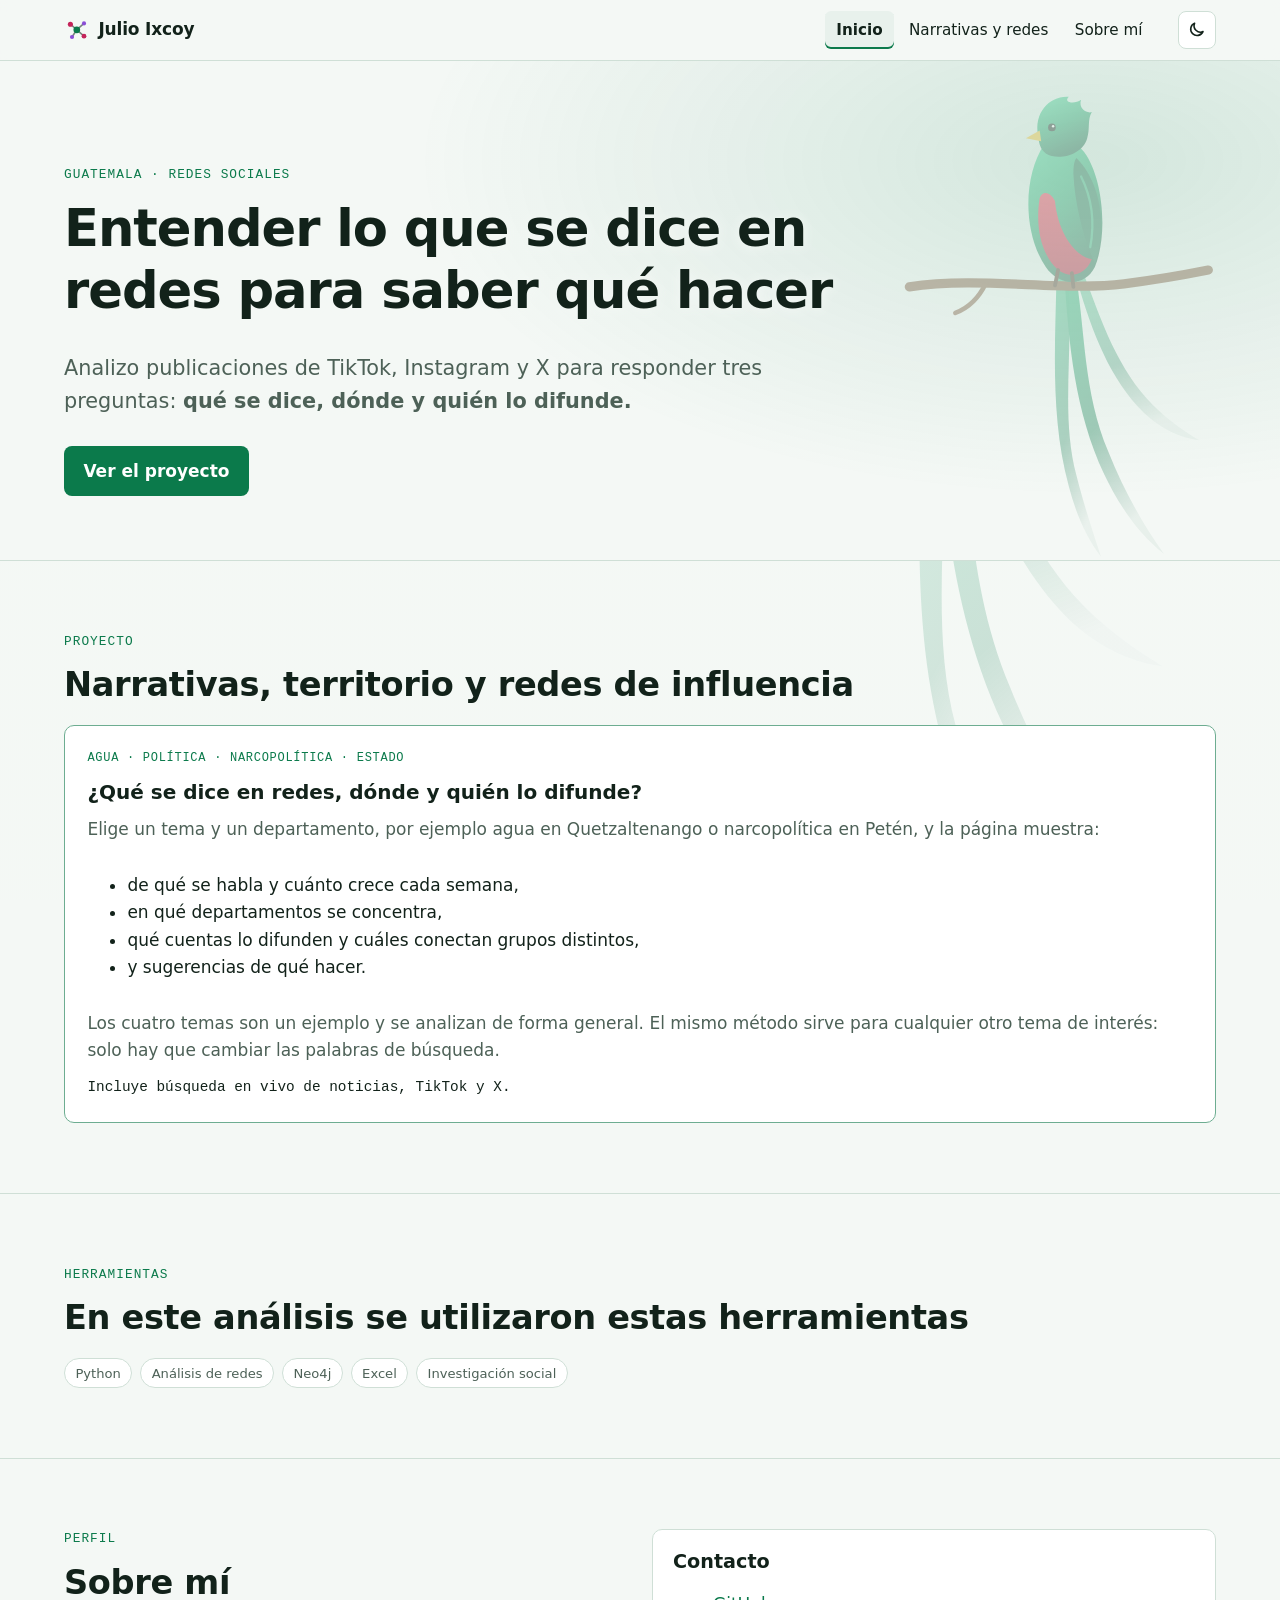
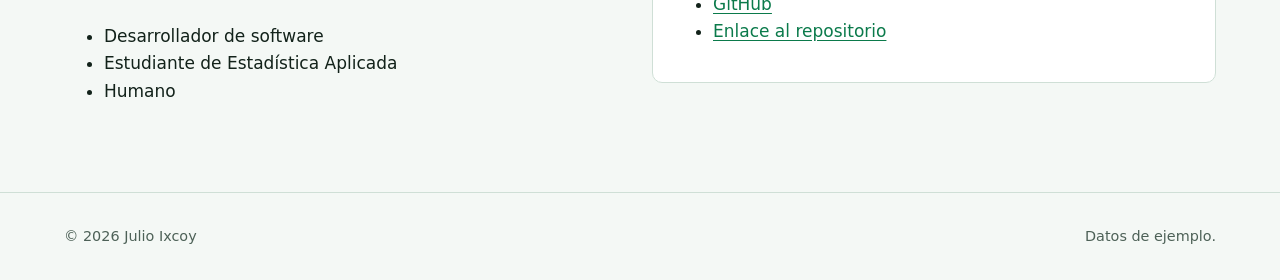
==== index.html @ ad26f2f4 "Change txt" ====
<!doctype html>
<html lang="es-GT">
<head>
  <meta charset="utf-8">
  <meta name="viewport" content="width=device-width, initial-scale=1">
  <meta name="color-scheme" content="light dark">
  <script>try{document.querySelector('meta[name=color-scheme]').content=localStorage.getItem('color-scheme')??'light dark'}catch(e){}</script>
  <title>Portafolio · Qué se dice en redes en Guatemala</title>
  <meta name="description" content="Análisis de lo que se dice en TikTok, Instagram y X sobre agua, política, narcopolítica y Estado en Guatemala, por departamento.">
  <link rel="icon" href="assets/img/icono.svg" type="image/svg+xml">
  <link rel="stylesheet" href="assets/css/estilos.css">
  <script src="assets/js/nav.js" defer></script>
</head>
<body>
  <a class="skip-link" href="#contenido">Saltar al contenido</a>

  <header class="site-header">
    <div class="header-inner">
      <a class="site-logo" href="index.html">
        <svg viewBox="0 0 32 32" aria-hidden="true"><g fill="none" stroke="currentColor" stroke-width="2"><path d="M8 9 16 16 25 8M16 16 10 25M16 16l9 8" opacity=".55"/></g><circle cx="8" cy="9" r="3.2" fill="var(--tiktok)"/><circle cx="25" cy="8" r="2.6" fill="var(--instagram)"/><circle cx="16" cy="16" r="4.2" fill="var(--accent)"/><circle cx="10" cy="25" r="2.6" fill="var(--instagram)"/><circle cx="25" cy="24" r="3" fill="var(--tiktok)"/></svg>
        <span>Julio Ixcoy</span>
      </a>
      <nav class="site-nav" aria-label="Principal">
        <button class="menu-button" type="button" popovertarget="site-menu" aria-controls="site-menu">
          <svg viewBox="0 0 24 24" aria-hidden="true"><path d="M4 7h16M4 12h16M4 17h16" stroke="currentColor" stroke-width="2" stroke-linecap="round"/></svg>
          <span>Menú</span>
        </button>
        <ul id="site-menu" class="site-menu" popover="auto">
          <li><a href="index.html" aria-current="page">Inicio</a></li>
          <li><a href="proyectos/red-influencia.html">Narrativas y redes</a></li>
          <li><a href="#perfil">Sobre mí</a></li>
        </ul>
      </nav>
      <button class="tema-boton" type="button" id="tema-boton">
        <svg class="a-oscuro" viewBox="0 0 24 24" aria-hidden="true"><path d="M20 14.5A8 8 0 0 1 9.5 4a8 8 0 1 0 10.5 10.5Z" fill="none" stroke="currentColor" stroke-width="2" stroke-linejoin="round"/></svg>
        <span class="a-oscuro visualmente-oculto">Cambiar a tema oscuro</span>
        <svg class="a-claro" viewBox="0 0 24 24" aria-hidden="true"><g fill="none" stroke="currentColor" stroke-width="2" stroke-linecap="round"><circle cx="12" cy="12" r="4"/><path d="M12 2v2M12 20v2M2 12h2M20 12h2M4.9 4.9l1.4 1.4M17.7 17.7l1.4 1.4M4.9 19.1l1.4-1.4M17.7 6.3l1.4-1.4"/></g></svg>
        <span class="a-claro visualmente-oculto">Cambiar a tema claro</span>
      </button>
    </div>
  </header>

  <main id="contenido">
    <section class="hero">
      <div class="contenedor">
        <span class="eyebrow">Guatemala · Redes sociales</span>
        <h1>Entender lo que se dice en redes para saber qué hacer</h1>
        <p class="lead">Analizo publicaciones de TikTok, Instagram y X para responder tres preguntas: <strong>qué se dice, dónde y quién lo difunde.</strong></p>
        <div class="hero-actions">
          <a class="btn primario" href="proyectos/red-influencia.html">Ver el proyecto</a>
        </div>
      </div>
    </section>

    <section id="proyectos" aria-labelledby="t-proyectos">
      <div class="contenedor">
        <span class="eyebrow">Proyecto</span>
        <h2 id="t-proyectos">Narrativas, territorio y redes de influencia</h2>
        <div class="proyectos">
          <article class="tarjeta destacada">
            <span class="etiqueta">Agua · Política · Narcopolítica · Estado</span>
            <h3><a href="proyectos/red-influencia.html">¿Qué se dice en redes, dónde y quién lo difunde?</a></h3>
            <p>Elige un tema y un departamento, por ejemplo agua en Quetzaltenango o narcopolítica en Petén, y la página muestra:</p>
            <ul>
              <li>de qué se habla y cuánto crece cada semana,</li>
              <li>en qué departamentos se concentra,</li>
              <li>qué cuentas lo difunden y cuáles conectan grupos distintos,</li>
              <li>y sugerencias de qué hacer.</li>
            </ul>
            <p>Los cuatro temas son un ejemplo y se analizan de forma general. El mismo método sirve para cualquier otro tema de interés: solo hay que cambiar las palabras de búsqueda.</p>
            <p class="resultado">Incluye búsqueda en vivo de noticias, TikTok y X.</p>
          </article>
        </div>
      </div>
    </section>

    <section id="herramientas" aria-labelledby="t-herramientas">
      <div class="contenedor">
        <span class="eyebrow">Herramientas</span>
        <h2 id="t-herramientas">En este análisis se utilizaron estas herramientas</h2>
        <ul class="chips" aria-label="Herramientas">
          <li class="chip">Python</li>
          <li class="chip">Análisis de redes</li>
          <li class="chip">Neo4j</li>
          <li class="chip">Excel</li>
          <li class="chip">Investigación social</li>
        </ul>
      </div>
    </section>

    <section id="perfil" aria-labelledby="t-perfil">
      <div class="contenedor dos-col">
        <div class="prosa">
          <span class="eyebrow">Perfil</span>
          <h2 id="t-perfil">Sobre mí</h2>
          <ul>
            <li>Desarrollador de software</li>
            <li>Estudiante de Estadística Aplicada</li>
            <li>Humano</li>
          </ul>
        </div>
        <div class="panel">
          <h3>Contacto</h3>
          <ul>
            <li><a href="https://github.com/Juli0F">GitHub</a></li>
            <li><a href="https://github.com/Juli0F/ie-guatemala">Enlace al repositorio</a></li>
          </ul>
        </div>
      </div>
    </section>
  </main>

  <footer class="site-footer">
    <div class="contenedor">
      <span>© 2026 Julio Ixcoy</span>
      <span>Datos de ejemplo.</span>
    </div>
  </footer>
</body>
</html>
---- assets/css/estilos.css ----
/* ==========================================================================
   Portafolio - Evaluación del Entorno de Información
   Paleta del quetzal (verde esmeralda y rojo), en tema claro u oscuro según
   la preferencia del sistema.
   ========================================================================== */

:root {
  --bg-light: #f4f8f5;
  --bg-dark: #08130e;
  --surface-light: #ffffff;
  --surface-dark: #0f1d17;
  --surface-2-light: #e8f1ec;
  --surface-2-dark: #16271f;
  --text-light: #12221a;
  --text-dark: #e6f2ec;
  --muted-light: #4d6157;
  --muted-dark: #9ab3a6;
  --border-light: #cfdfd6;
  --border-dark: #22392e;
  --accent-light: #0b7a4b;
  --accent-dark: #34d399;
  --accent-text-light: #ffffff;
  --accent-text-dark: #05140d;
  /* velo sobre el quetzal de fondo: el color de fondo con transparencia */
  --velo-light: rgb(244 248 245 / 0.82);
  --velo-dark: rgb(8 19 14 / 0.78);

  /* Plataformas */
  --tiktok-light: #c4245a;
  --tiktok-dark: #ff6b9a;
  --instagram-light: #8a4dd6;
  --instagram-dark: #b993ff;

  /* Postura respecto a la narrativa */
  --pro-light: #c2410c;
  --pro-dark: #fb923c;
  --neutral-light: #6b7280;
  --neutral-dark: #9ca3af;
  --contra-light: #0e6f8a;
  --contra-dark: #5fd0e6;

  --bg: var(--bg-light);
  --surface: var(--surface-light);
  --surface-2: var(--surface-2-light);
  --text: var(--text-light);
  --muted: var(--muted-light);
  --border: var(--border-light);
  --accent: var(--accent-light);
  --accent-text: var(--accent-text-light);
  --velo: var(--velo-light);
  --tiktok: var(--tiktok-light);
  --instagram: var(--instagram-light);
  --pro: var(--pro-light);
  --neutral: var(--neutral-light);
  --contra: var(--contra-light);

  @media (prefers-color-scheme: dark) {
    --bg: var(--bg-dark);
    --surface: var(--surface-dark);
    --surface-2: var(--surface-2-dark);
    --text: var(--text-dark);
    --muted: var(--muted-dark);
    --border: var(--border-dark);
    --accent: var(--accent-dark);
    --accent-text: var(--accent-text-dark);
    --velo: var(--velo-dark);
    --tiktok: var(--tiktok-dark);
    --instagram: var(--instagram-dark);
    --pro: var(--pro-dark);
    --neutral: var(--neutral-dark);
    --contra: var(--contra-dark);
  }

  @supports (color: light-dark(white, black)) {
    --bg: light-dark(var(--bg-light), var(--bg-dark));
    --surface: light-dark(var(--surface-light), var(--surface-dark));
    --surface-2: light-dark(var(--surface-2-light), var(--surface-2-dark));
    --text: light-dark(var(--text-light), var(--text-dark));
    --muted: light-dark(var(--muted-light), var(--muted-dark));
    --border: light-dark(var(--border-light), var(--border-dark));
    --accent: light-dark(var(--accent-light), var(--accent-dark));
    --accent-text: light-dark(var(--accent-text-light), var(--accent-text-dark));
    --velo: light-dark(var(--velo-light), var(--velo-dark));
    --tiktok: light-dark(var(--tiktok-light), var(--tiktok-dark));
    --instagram: light-dark(var(--instagram-light), var(--instagram-dark));
    --pro: light-dark(var(--pro-light), var(--pro-dark));
    --neutral: light-dark(var(--neutral-light), var(--neutral-dark));
    --contra: light-dark(var(--contra-light), var(--contra-dark));
  }

  /* Paleta categórica de comunidades (claro / oscuro) */
  --com-0: #2563eb; --com-1: #c2410c; --com-2: #0f766e; --com-3: #be185d; --com-4: #6d28d9; --com-5: #4d7c0f;
  @media (prefers-color-scheme: dark) {
    --com-0: #60a5fa; --com-1: #fb923c; --com-2: #2dd4bf; --com-3: #f472b6; --com-4: #a78bfa; --com-5: #a3e635;
  }
  @supports (color: light-dark(white, black)) {
    --com-0: light-dark(#2563eb, #60a5fa); --com-1: light-dark(#c2410c, #fb923c); --com-2: light-dark(#0f766e, #2dd4bf);
    --com-3: light-dark(#be185d, #f472b6); --com-4: light-dark(#6d28d9, #a78bfa); --com-5: light-dark(#4d7c0f, #a3e635);
  }

  --font: system-ui, -apple-system, "Segoe UI", Roboto, "Helvetica Neue", Arial, sans-serif;
  --mono: ui-monospace, "Cascadia Code", "SF Mono", Menlo, Consolas, monospace;
  --radius: 10px;
  --max: 72rem;

  color-scheme: light dark;
  accent-color: var(--accent);

  /* el botón de tema cambia <meta name="color-scheme">; aquí se refleja en CSS */
  &:has(> head > meta[name="color-scheme"][content="dark"]) { color-scheme: dark; }
  &:has(> head > meta[name="color-scheme"][content="light"]) { color-scheme: light; }
}

*, *::before, *::after { box-sizing: border-box; }
[hidden] { display: none !important; }

html { scroll-padding-block-start: 5rem; }

body {
  margin: 0;
  font-family: var(--font);
  font-size: 1.0625rem;
  line-height: 1.6;
  color: var(--text);
  background: var(--bg);
  -webkit-text-size-adjust: 100%;
}
/* Quetzal fijo de fondo: aparece al bajar más allá de la cabecera (nav.js agrega .con-fondo) */
body::before {
  content: ""; position: fixed; inset: 0; z-index: -1; pointer-events: none;
  background:
    linear-gradient(var(--velo), var(--velo)),
    url("../img/quetzal.svg") no-repeat 88% 55% / auto 92vh;
  opacity: 0;
}
body.con-fondo::before { opacity: 1; }
@media (prefers-reduced-motion: no-preference) {
  body::before { transition: opacity 0.6s ease; }
}
@media (width < 760px) {
  body::before { background-position: 0 0, 50% 60%; background-size: auto, auto 80vh; }
}

h1, h2, h3, h4 { line-height: 1.2; text-wrap: balance; margin-block: 0 0.6em; }
h1 { font-size: clamp(2rem, 1.4rem + 2.6vw, 3.2rem); letter-spacing: -0.02em; }
h2 { font-size: clamp(1.5rem, 1.2rem + 1.2vw, 2.1rem); letter-spacing: -0.01em; }
h3 { font-size: 1.2rem; }
p, li { text-wrap: pretty; }
p { margin-block: 0 1em; }
a { color: var(--accent); text-underline-offset: 0.18em; }
a:hover { text-decoration-thickness: 2px; }
code, .mono { font-family: var(--mono); font-size: 0.92em; }
small, .muted { color: var(--muted); }

:focus-visible { outline: 3px solid var(--accent); outline-offset: 2px; border-radius: 4px; }

.skip-link {
  position: absolute; inset-inline-start: 1rem; inset-block-start: -3rem;
  background: var(--accent); color: var(--accent-text); padding: 0.5rem 1rem;
  border-radius: var(--radius); z-index: 100; text-decoration: none;
}
.skip-link:focus { inset-block-start: 1rem; }

.contenedor { inline-size: min(100% - 2.5rem, var(--max)); margin-inline: auto; }
section { padding-block: clamp(2.5rem, 2rem + 3vw, 4.5rem); }
section + section { border-block-start: 1px solid var(--border); }

/* ---------- Cabecera y navegación ---------- */
.site-header {
  position: sticky; inset-block-start: 0; z-index: 50;
  background: color-mix(in srgb, var(--bg) 88%, transparent);
  backdrop-filter: blur(8px);
  border-block-end: 1px solid var(--border);
}
.header-inner {
  inline-size: min(100% - 2.5rem, var(--max)); margin-inline: auto;
  display: flex; align-items: center; justify-content: space-between; gap: 1.5rem;
  block-size: 3.75rem; overflow: hidden;
}
.header-inner > * { flex-shrink: 0; white-space: nowrap; }
.header-inner .site-nav { margin-inline-start: auto; }

/* Botón de tema claro / oscuro: muestra la acción contraria al tema que se ve */
.tema-boton {
  display: inline-grid; place-items: center; inline-size: 2.4rem; block-size: 2.4rem; padding: 0;
  color: var(--text); background: var(--surface); border: 1px solid var(--border); border-radius: 8px; cursor: pointer;
}
.tema-boton:hover { border-color: var(--accent); color: var(--accent); }
.tema-boton svg { inline-size: 1.2rem; block-size: 1.2rem; grid-area: 1 / 1; }
.tema-boton .a-claro { display: none; }
:root:has(> head > meta[name="color-scheme"][content="dark"]) .tema-boton {
  .a-claro { display: block; }
  .a-oscuro { display: none; }
}
@media (prefers-color-scheme: dark) {
  :root:not(:has(> head > meta[name="color-scheme"][content="light"])) .tema-boton {
    .a-claro { display: block; }
    .a-oscuro { display: none; }
  }
}
.visualmente-oculto {
  position: absolute !important; inline-size: 1px; block-size: 1px; overflow: hidden;
  clip-path: inset(50%); white-space: nowrap;
}
.site-logo {
  font-weight: 700; color: var(--text); text-decoration: none; letter-spacing: -0.01em;
  display: inline-flex; align-items: center; gap: 0.55rem;
}
.site-logo svg { inline-size: 1.6rem; block-size: 1.6rem; }

.menu-button {
  anchor-name: --menu-button;
  font: inherit; color: var(--text); background: var(--surface);
  border: 1px solid var(--border); border-radius: 8px; padding: 0.35rem 0.8rem;
  display: inline-flex; align-items: center; gap: 0.4rem; cursor: pointer;
}
.menu-button svg { inline-size: 1.1rem; block-size: 1.1rem; }

.site-menu {
  list-style: none; margin: 0; padding: 0.5rem;
  position: fixed; inset: auto;
  inset-block-start: 4.25rem;
  inset-block-start: anchor(--menu-button bottom);
  inset-inline-end: 1rem;
  inline-size: min(80dvw, 20rem);
  max-block-size: calc(100dvh - 6rem); overflow: auto;
  margin-block-start: 0.5rem;
  background: var(--surface); color: var(--text);
  border: 1px solid var(--border); border-radius: var(--radius);
  box-shadow: 0 12px 32px rgb(0 0 0 / 0.18);
}
.site-menu a {
  display: block; padding: 0.55rem 0.8rem; border-radius: 6px;
  color: var(--text); text-decoration: none;
}
.site-menu a:hover { background: var(--surface-2); }
.site-menu a[aria-current="page"] {
  font-weight: 650;
  box-shadow: inset 3px 0 0 var(--accent);
  background: var(--surface-2);
}
@supports not selector(:popover-open) {
  [popover]:not(.\:popover-open) { display: none; }
}

.site-header.is-wide {
  .menu-button { display: none; }
  .site-menu {
    position: static; display: flex; align-items: center; gap: 0.25rem;
    inline-size: auto; max-block-size: none; overflow: visible;
    margin: 0; padding: 0; border: 0; background: transparent; box-shadow: none;
  }
  .site-menu::backdrop { display: none; }
  .site-menu a { padding: 0.4rem 0.7rem; font-size: 0.95rem; }
  .site-menu a[aria-current="page"] { box-shadow: inset 0 -2px 0 var(--accent); }
}
.is-measuring * { transition: none !important; }

/* ---------- Hero ---------- */
.hero {
  padding-block: clamp(3rem, 2rem + 6vw, 6.5rem) clamp(2.5rem, 2rem + 3vw, 4rem);
  position: relative; isolation: isolate; overflow: clip;
  background:
    radial-gradient(60rem 30rem at 85% 20%, color-mix(in srgb, var(--accent) 14%, transparent), transparent 70%),
    var(--bg);
}
/* Quetzal de la cabecera */
.hero::before {
  content: ""; position: absolute; z-index: -1; pointer-events: none;
  inset-block: 0.5rem 0; inset-inline-end: max(0rem, calc((100vw - 72rem) / 2));
  inline-size: min(42vw, 30rem);
  background: url("../img/quetzal.svg") no-repeat right top / contain;
  opacity: 0.35;
}
@media (width < 760px) {
  .hero::before { opacity: 0.14; inline-size: 70vw; inset-inline-end: -12vw; }
}
.hero h1, .hero .lead strong { text-shadow: 0 1px 12px var(--bg); }
.hero .eyebrow, .eyebrow {
  font-family: var(--mono); font-size: 0.8rem; letter-spacing: 0.08em; text-transform: uppercase;
  color: var(--accent); margin-block-end: 0.8rem; display: block;
}
.hero p.lead, .lead { font-size: clamp(1.1rem, 1rem + 0.5vw, 1.3rem); color: var(--muted); max-inline-size: 46rem; }
.hero-actions { display: flex; flex-wrap: wrap; gap: 0.75rem; margin-block-start: 1.75rem; }

.btn {
  display: inline-flex; align-items: center; gap: 0.5rem;
  padding: 0.65rem 1.15rem; border-radius: 8px; font-weight: 600; text-decoration: none;
  border: 1px solid var(--border); color: var(--text); background: var(--surface);
}
.btn.primario { background: var(--accent); color: var(--accent-text); border-color: transparent; }
.btn:hover { filter: brightness(1.07); }

.chips { display: flex; flex-wrap: wrap; gap: 0.5rem; padding: 0; margin: 0; list-style: none; }
.chip {
  font-size: 0.82rem; padding: 0.2rem 0.65rem; border-radius: 999px;
  border: 1px solid var(--border); background: var(--surface); color: var(--muted);
}
.chip.tiktok { color: var(--tiktok); border-color: color-mix(in srgb, var(--tiktok) 45%, var(--border)); }
.chip.instagram { color: var(--instagram); border-color: color-mix(in srgb, var(--instagram) 45%, var(--border)); }

/* ---------- Ciclo Análisis -> Evaluación -> Recomendación ---------- */
.ciclo {
  display: grid; gap: 1rem; padding: 0; margin: 0; list-style: none; counter-reset: paso;
  grid-template-columns: repeat(auto-fit, minmax(min(100%, 15rem), 1fr));
}
.ciclo li {
  counter-increment: paso; position: relative;
  background: var(--surface); border: 1px solid var(--border); border-radius: var(--radius);
  padding: 1.25rem 1.25rem 1.1rem;
}
.ciclo li::before {
  content: counter(paso, decimal-leading-zero); display: block;
  font-family: var(--mono); color: var(--accent); font-size: 0.85rem; margin-block-end: 0.3rem;
}
.ciclo h3 { margin-block-end: 0.35rem; }
.ciclo p { margin: 0; color: var(--muted); font-size: 0.97rem; }

/* ---------- Tarjetas de proyectos ---------- */
.proyectos { display: grid; gap: 1.25rem; grid-template-columns: repeat(auto-fit, minmax(min(100%, 20rem), 1fr)); }
.tarjeta {
  display: flex; flex-direction: column; gap: 0.75rem;
  background: var(--surface); border: 1px solid var(--border); border-radius: var(--radius);
  padding: 1.4rem; position: relative;
}
.tarjeta.destacada { grid-column: 1 / -1; border-color: color-mix(in srgb, var(--accent) 50%, var(--border)); }
.tarjeta h3 { margin: 0; font-size: 1.25rem; }
.tarjeta h3 a { color: var(--text); text-decoration: none; }
.tarjeta h3 a::after { content: ""; position: absolute; inset: 0; border-radius: var(--radius); }
.tarjeta:has(a:focus-visible) { outline: 3px solid var(--accent); outline-offset: 2px; }
.tarjeta h3 a:focus-visible { outline: none; }
.tarjeta:hover { border-color: var(--accent); }
.tarjeta p { margin: 0; color: var(--muted); }
.tarjeta .resultado { font-family: var(--mono); font-size: 0.9rem; color: var(--text); }
.etiqueta {
  font-family: var(--mono); font-size: 0.75rem; text-transform: uppercase; letter-spacing: 0.06em; color: var(--accent);
}

/* ---------- Herramientas ---------- */
.herramientas { display: grid; gap: 1rem; grid-template-columns: repeat(auto-fit, minmax(min(100%, 14rem), 1fr)); }
.herramientas div { background: var(--surface); border: 1px solid var(--border); border-radius: var(--radius); padding: 1rem 1.1rem; }
.herramientas h3 { font-size: 1rem; margin-block-end: 0.5rem; }
.herramientas ul { margin: 0; padding-inline-start: 1.1rem; color: var(--muted); font-size: 0.95rem; }

/* ---------- Páginas de proyecto ---------- */
.ficha {
  display: grid; gap: 1rem; margin-block: 1.5rem 0;
  grid-template-columns: repeat(auto-fit, minmax(min(100%, 12rem), 1fr));
}
.kpi { background: var(--surface); border: 1px solid var(--border); border-radius: var(--radius); padding: 1rem 1.1rem; }
.kpi .valor { font-size: 1.8rem; font-weight: 700; font-variant-numeric: tabular-nums; line-height: 1.1; display: block; }
.kpi .nombre { font-size: 0.88rem; color: var(--muted); }

.indice {
  background: var(--surface); border: 1px solid var(--border); border-radius: var(--radius);
  padding: 1rem 1.25rem; margin-block: 1.5rem 0;
}
.indice ol { margin: 0; padding-inline-start: 1.25rem; columns: 2 14rem; }

.prosa { max-inline-size: 48rem; }
.dos-col { display: grid; gap: 1.5rem; grid-template-columns: repeat(auto-fit, minmax(min(100%, 24rem), 1fr)); align-items: start; }

.panel { background: var(--surface); border: 1px solid var(--border); border-radius: var(--radius); padding: 1.25rem; }
.panel h3 { margin-block-end: 0.75rem; }
.panel figcaption, figcaption { font-size: 0.88rem; color: var(--muted); margin-block-start: 0.6rem; }
figure { margin: 0; }

.aviso {
  border-inline-start: 4px solid var(--accent); background: var(--surface-2);
  padding: 0.9rem 1.1rem; border-radius: 0 var(--radius) var(--radius) 0; margin-block: 1.25rem;
}
.aviso p:last-child { margin: 0; }

.recomendacion {
  border: 1px solid color-mix(in srgb, var(--contra) 50%, var(--border));
  background: color-mix(in srgb, var(--contra) 7%, var(--surface));
  border-radius: var(--radius); padding: 1.25rem 1.4rem;
}
.recomendacion h3 { color: var(--contra); }
.recomendacion ol { margin: 0; padding-inline-start: 1.25rem; }
.recomendacion li + li { margin-block-start: 0.6rem; }

/* ---------- Tablas ---------- */
.tabla-scroll { overflow-x: auto; border: 1px solid var(--border); border-radius: var(--radius); background: var(--surface); }
table { border-collapse: collapse; inline-size: 100%; font-size: 0.93rem; }
caption { text-align: start; padding: 0.8rem 1rem 0.3rem; font-weight: 600; caption-side: top; }
th, td { padding: 0.55rem 0.9rem; text-align: start; border-block-end: 1px solid var(--border); }
thead th { font-size: 0.8rem; text-transform: uppercase; letter-spacing: 0.04em; color: var(--muted); font-weight: 600; white-space: nowrap; }
tbody tr:last-child > * { border-block-end: 0; }
td.num, th.num { text-align: end; white-space: nowrap; font-variant-numeric: tabular-nums; font-family: var(--mono); font-size: 0.88rem; }
tbody tr:hover { background: var(--surface-2); }

/* ---------- Grafo ---------- */
.grafo-layout { display: grid; gap: 1rem; grid-template-columns: minmax(0, 1fr); }
@media (width >= 960px) { .grafo-layout { grid-template-columns: minmax(0, 1fr) 18rem; } }
.grafo-lienzo {
  position: relative; background: var(--surface); border: 1px solid var(--border); border-radius: var(--radius);
  aspect-ratio: 4 / 3; min-block-size: 22rem; overflow: hidden; touch-action: none;
}
.grafo-lienzo canvas { display: block; inline-size: 100%; block-size: 100%; cursor: grab; }
.grafo-lienzo canvas:active { cursor: grabbing; }
.tooltip {
  position: absolute; pointer-events: none; z-index: 2;
  background: var(--surface); color: var(--text); border: 1px solid var(--border); border-radius: 8px;
  padding: 0.55rem 0.75rem; font-size: 0.82rem; line-height: 1.45; box-shadow: 0 8px 24px rgb(0 0 0 / 0.2);
  max-inline-size: 16rem;
}
.tooltip strong { font-family: var(--mono); }
.controles { display: grid; gap: 1rem; align-content: start; }
.controles fieldset { border: 1px solid var(--border); border-radius: var(--radius); padding: 0.75rem 1rem 0.9rem; margin: 0; background: var(--surface); }
.controles legend { font-weight: 600; font-size: 0.9rem; padding-inline: 0.3rem; }
.controles label { display: flex; align-items: center; gap: 0.5rem; font-size: 0.92rem; padding-block: 0.15rem; cursor: pointer; }
.controles select, .controles input[type="search"] {
  font: inherit; font-size: 0.92rem; inline-size: 100%; padding: 0.4rem 0.55rem;
  border: 1px solid var(--border); border-radius: 6px; background: var(--bg); color: var(--text);
}
.leyenda { display: flex; flex-wrap: wrap; gap: 0.4rem 1rem; padding: 0; margin: 0.75rem 0 0; list-style: none; font-size: 0.85rem; color: var(--muted); }
.leyenda li { display: inline-flex; align-items: center; gap: 0.4rem; }
.leyenda .punto { inline-size: 0.8rem; block-size: 0.8rem; border-radius: 50%; display: inline-block; }
.leyenda .cuadro { inline-size: 0.8rem; block-size: 0.8rem; border-radius: 2px; display: inline-block; border: 2px solid currentColor; }
.leyenda .rombo { inline-size: 0.65rem; block-size: 0.65rem; display: inline-block; border: 2px solid currentColor; rotate: 45deg; margin-inline: 0.1rem; }
.grafo-botones { display: flex; gap: 0.5rem; flex-wrap: wrap; }
.grafo-botones button {
  font: inherit; font-size: 0.85rem; padding: 0.35rem 0.7rem; border-radius: 6px; cursor: pointer;
  border: 1px solid var(--border); background: var(--surface); color: var(--text);
}

/* ---------- Explorador de narrativas ---------- */
.filtros {
  display: flex; flex-wrap: wrap; align-items: end; gap: 1rem 1.5rem;
  background: var(--surface); border: 1px solid var(--border); border-radius: var(--radius);
  padding: 1rem 1.25rem; margin-block-start: 1rem;
}
@media (width >= 960px) and (height >= 700px) {
  #filtros { position: sticky; inset-block-start: 4.25rem; z-index: 10; }
}
.segmentado { border: 0; padding: 0; margin: 0; min-inline-size: 0; }
.segmentado legend, .campo > span { font-size: 0.8rem; font-weight: 600; color: var(--muted); text-transform: uppercase; letter-spacing: 0.04em; padding: 0; margin-block-end: 0.35rem; display: block; }
.segmentado > div { display: flex; flex-wrap: wrap; gap: 0.35rem; }
.segmentado label {
  position: relative; cursor: pointer; font-size: 0.92rem;
  padding: 0.35rem 0.85rem; border-radius: 999px; border: 1px solid var(--border); background: var(--bg);
}
.segmentado input { position: absolute; opacity: 0; inset: 0; margin: 0; cursor: pointer; }
.segmentado label:has(:checked) { background: var(--accent); color: var(--accent-text); border-color: transparent; font-weight: 600; }
.segmentado label:has(:focus-visible) { outline: 3px solid var(--accent); outline-offset: 2px; }
.campo select {
  font: inherit; font-size: 0.95rem; padding: 0.4rem 0.6rem; min-inline-size: 15rem;
  border: 1px solid var(--border); border-radius: 6px; background: var(--bg); color: var(--text);
}
.enlace-filtro {
  font: inherit; font-size: 0.88rem; margin-inline-start: auto; cursor: pointer;
  background: none; border: 1px solid var(--border); border-radius: 6px; padding: 0.4rem 0.75rem; color: var(--accent);
}

.mapa-gt { display: grid; gap: 4px; }
.casilla {
  --intensidad: 8%;
  font: inherit; cursor: pointer; text-align: start;
  display: flex; flex-direction: column; justify-content: space-between; gap: 0.15rem;
  min-block-size: 3.6rem; padding: 0.35rem 0.4rem; border-radius: 6px;
  border: 1px solid var(--border); color: var(--text);
  background: color-mix(in srgb, var(--accent) var(--intensidad), var(--surface-2));
}
.casilla.oscura { color: var(--accent-text); }
.casilla .nombre { font-size: 0.68rem; line-height: 1.15; overflow-wrap: anywhere; }
.casilla .valor { font-family: var(--mono); font-size: 0.85rem; font-weight: 700; }
.casilla:hover { border-color: var(--text); }
.casilla[aria-pressed="true"] { outline: 3px solid var(--text); outline-offset: 1px; }
@media (width < 40rem) { .casilla .nombre { font-size: 0.6rem; } .casilla { min-block-size: 3rem; } }

.lectura {
  margin-block-start: 1.5rem; padding: 1.1rem 1.3rem; border-radius: var(--radius);
  background: var(--surface-2); border: 1px solid var(--border);
}
.lectura p:last-child { margin: 0; }
.grafo-vacio { position: absolute; inset: 0; display: grid; place-items: center; margin: 0; padding: 2rem; text-align: center; color: var(--muted); }
.grafo-vacio[hidden] { display: none; }
.aviso-local {
  background: var(--pro); color: var(--accent-text); padding: 0.75rem 1.25rem; text-align: center; font-weight: 600;
}
.aviso-local code { background: rgb(0 0 0 / 0.15); padding: 0.1rem 0.35rem; border-radius: 4px; }

.filtros .campo input[type="search"] {
  font: inherit; font-size: 0.95rem; padding: 0.4rem 0.6rem; min-inline-size: 16rem;
  border: 1px solid var(--border); border-radius: 6px; background: var(--bg); color: var(--text);
}
.tr-filtro { flex-basis: 100%; margin: 0; font-size: 0.9rem; }
.tr-lista { list-style: none; padding: 0; margin: 0; display: grid; gap: 0.75rem; }
.tr-lista > li { background: var(--surface); border: 1px solid var(--border); border-radius: var(--radius); padding: 0.85rem 1rem; }
.tr-lista a { font-weight: 600; }
.tr-lista .muted { font-size: 0.85rem; margin-block: 0.2rem 0.5rem; }

@media (forced-colors: active) {
  .casilla { forced-color-adjust: none; }
  .segmentado label:has(:checked) { outline: 2px solid Highlight; }
}

/* ---------- Gráficos SVG ---------- */
.grafico svg { inline-size: 100%; block-size: auto; display: block; overflow: visible; }
.grafico text { fill: var(--muted); font-size: 15px; font-family: var(--font); }
.grafico .eje line, .grafico .eje path { stroke: var(--border); }
.grafico .rejilla line { stroke: var(--border); stroke-dasharray: 2 4; }
.grafico .etiqueta-valor { fill: var(--text); font-family: var(--mono); font-size: 14px; }
.grafico .titulo-eje { fill: var(--muted); font-size: 14px; }

/* ---------- Pasos TAA ---------- */
.detalle { border: 1px solid var(--border); border-radius: var(--radius); background: var(--surface); margin-block: 0.6rem; }
.detalle > summary { cursor: pointer; padding: 0.8rem 1rem; font-weight: 600; }
.detalle > summary:focus-visible { outline: 2px solid var(--accent); outline-offset: 2px; border-radius: var(--radius); }
.detalle[open] > summary { border-block-end: 1px solid var(--border); }
.detalle > :not(summary) { margin-inline: 1rem; }
.detalle > :last-child { margin-block-end: 1rem; }
.hero .pasos { margin-block-start: 1.25rem; }
.pasos { counter-reset: p; list-style: none; padding: 0; margin: 0; display: grid; gap: 0.75rem; grid-template-columns: repeat(auto-fit, minmax(min(100%, 16rem), 1fr)); }
.pasos li { counter-increment: p; background: var(--surface); border: 1px solid var(--border); border-radius: var(--radius); padding: 0.9rem 1rem; font-size: 0.95rem; }
.pasos li::before { content: "Paso " counter(p); display: block; font-family: var(--mono); font-size: 0.78rem; color: var(--accent); }
.pasos strong { display: block; }

.segmentos { display: grid; gap: 1rem; grid-template-columns: repeat(auto-fit, minmax(min(100%, 22rem), 1fr)); }
.segmento { background: var(--surface); border: 1px solid var(--border); border-radius: var(--radius); padding: 1.2rem; }
.segmento header { display: flex; justify-content: space-between; gap: 1rem; align-items: baseline; margin-block-end: 0.5rem; }
.segmento h3 { margin: 0; font-size: 1.08rem; }
.segmento .rango { font-family: var(--mono); font-size: 0.8rem; color: var(--accent); white-space: nowrap; }
.segmento dl { display: grid; grid-template-columns: auto 1fr; gap: 0.3rem 0.8rem; margin: 0.75rem 0 0; font-size: 0.9rem; }
.segmento dt { color: var(--muted); }
.segmento dd { margin: 0; }
.barra-mini { display: grid; grid-template-columns: 9.5rem 1fr 2.6rem; align-items: center; gap: 0.5rem; font-size: 0.85rem; }
.barra-mini .pista { block-size: 0.5rem; background: var(--surface-2); border-radius: 999px; overflow: hidden; }
.barra-mini .relleno { block-size: 100%; background: var(--accent); border-radius: 999px; }
.barra-mini .v { font-family: var(--mono); text-align: end; }

/* ---------- Pie ---------- */
.site-footer { border-block-start: 1px solid var(--border); padding-block: 2rem; color: var(--muted); font-size: 0.9rem; }
.site-footer .contenedor { display: flex; flex-wrap: wrap; justify-content: space-between; gap: 1rem; }

@media (forced-colors: active) {
  .site-menu a[aria-current="page"] { outline: 2px solid LinkText; }
  .tarjeta, .panel, .kpi { border-color: CanvasText; }
}

@media (prefers-reduced-motion: no-preference) {
  .tarjeta, .btn { transition: border-color 0.15s, filter 0.15s; }
}
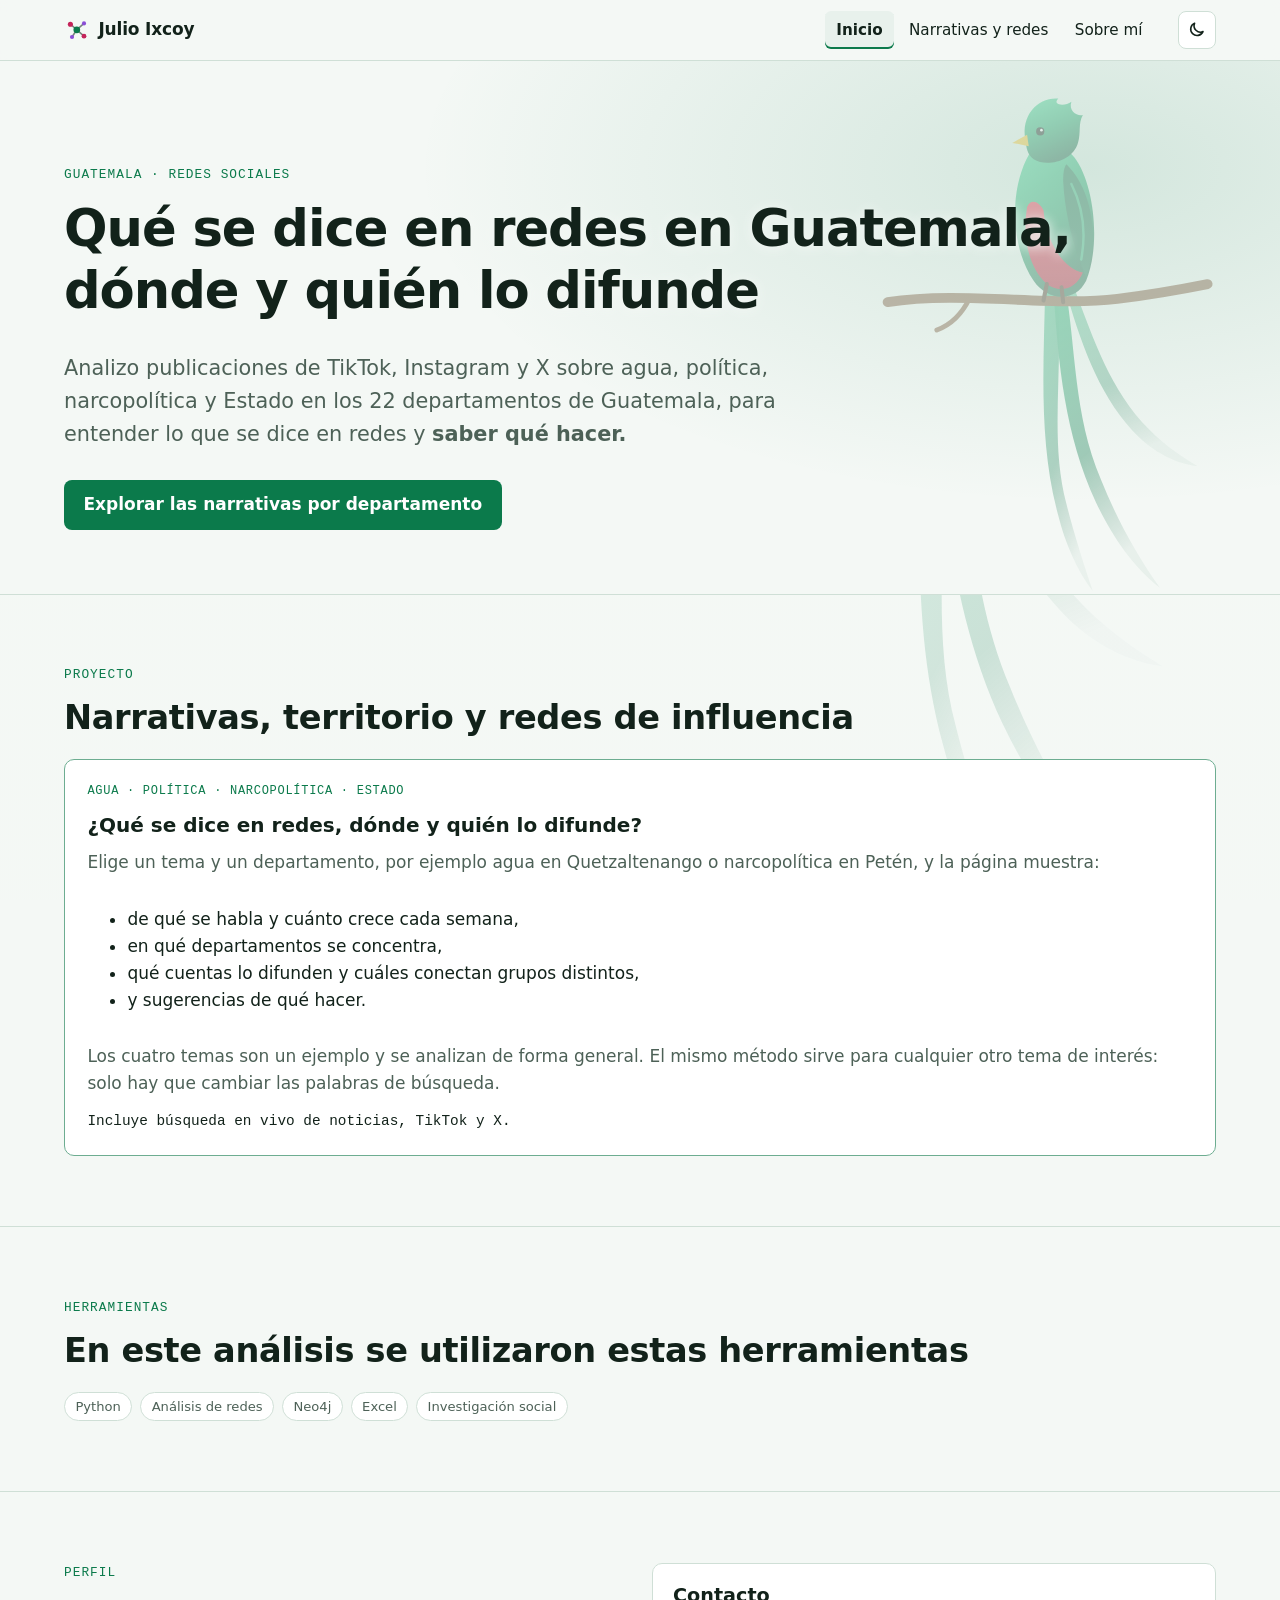
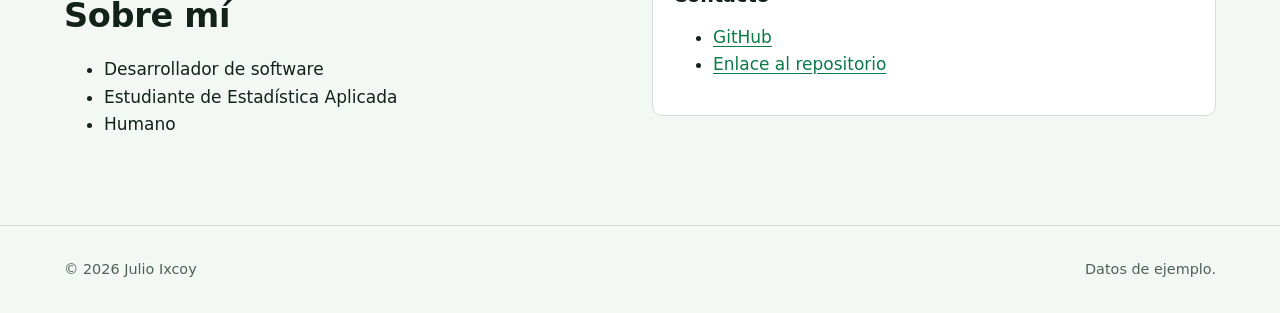
==== commit 85ee665c: "Mejorar SEO en la página: títulos, enlaces, iconos y página 404" ====
--- a/index.html
+++ b/index.html
@@ -5,9 +5,40 @@
   <meta name="viewport" content="width=device-width, initial-scale=1">
   <meta name="color-scheme" content="light dark">
   <script>try{document.querySelector('meta[name=color-scheme]').content=localStorage.getItem('color-scheme')??'light dark'}catch(e){}</script>
-  <title>Portafolio · Qué se dice en redes en Guatemala</title>
-  <meta name="description" content="Análisis de lo que se dice en TikTok, Instagram y X sobre agua, política, narcopolítica y Estado en Guatemala, por departamento.">
+  <title>Qué se dice en redes en Guatemala, por departamento | Julio Ixcoy</title>
+  <meta name="description" content="Análisis de TikTok, Instagram y X sobre agua, política, narcopolítica y Estado en Guatemala: de qué se habla, en qué departamentos y qué cuentas lo difunden.">
+  <meta name="author" content="Julio Ixcoy">
+  <meta name="robots" content="index, follow, max-image-preview:large">
+  <link rel="canonical" href="https://juli0f.github.io/ie-guatemala/index.html">
+  <meta name="theme-color" content="#0b7a4b" media="(prefers-color-scheme: light)">
+  <meta name="theme-color" content="#08130e" media="(prefers-color-scheme: dark)">
+  <meta property="og:type" content="website">
+  <meta property="og:locale" content="es_GT">
+  <meta property="og:site_name" content="IE Guatemala">
+  <meta property="og:title" content="Qué se dice en redes en Guatemala, por departamento | Julio Ixcoy">
+  <meta property="og:description" content="Análisis de TikTok, Instagram y X sobre agua, política, narcopolítica y Estado en Guatemala: de qué se habla, en qué departamentos y qué cuentas lo difunden.">
+  <meta property="og:url" content="https://juli0f.github.io/ie-guatemala/index.html">
+  <meta property="og:image" content="https://juli0f.github.io/ie-guatemala/assets/img/compartir.png">
+  <meta property="og:image:width" content="1200">
+  <meta property="og:image:height" content="630">
+  <meta property="og:image:alt" content="Qué se dice en redes, dónde y quién lo difunde. Guatemala, por departamento.">
+  <meta name="twitter:card" content="summary_large_image">
+  <meta name="twitter:title" content="Qué se dice en redes en Guatemala, por departamento | Julio Ixcoy">
+  <meta name="twitter:description" content="Análisis de TikTok, Instagram y X sobre agua, política, narcopolítica y Estado en Guatemala: de qué se habla, en qué departamentos y qué cuentas lo difunden.">
+  <meta name="twitter:image" content="https://juli0f.github.io/ie-guatemala/assets/img/compartir.png">
+  <script type="application/ld+json">
+  {
+    "@context": "https://schema.org",
+    "@graph": [
+      {"@type": "WebSite", "@id": "https://juli0f.github.io/ie-guatemala/#sitio", "name": "IE Guatemala", "url": "https://juli0f.github.io/ie-guatemala/", "inLanguage": "es-GT", "author": {"@id": "https://juli0f.github.io/ie-guatemala/#autor"}},
+      {"@type": "Person", "@id": "https://juli0f.github.io/ie-guatemala/#autor", "name": "Julio Ixcoy", "url": "https://juli0f.github.io/ie-guatemala/", "sameAs": ["https://github.com/Juli0F"], "jobTitle": "Desarrollador de software"},
+      {"@type": "WebPage", "@id": "https://juli0f.github.io/ie-guatemala/index.html", "url": "https://juli0f.github.io/ie-guatemala/index.html", "name": "Qué se dice en redes en Guatemala, por departamento | Julio Ixcoy", "description": "Análisis de TikTok, Instagram y X sobre agua, política, narcopolítica y Estado en Guatemala: de qué se habla, en qué departamentos y qué cuentas lo difunden.", "inLanguage": "es-GT", "isPartOf": {"@id": "https://juli0f.github.io/ie-guatemala/#sitio"}, "about": {"@type": "Place", "name": "Guatemala"}, "primaryImageOfPage": "https://juli0f.github.io/ie-guatemala/assets/img/compartir.png"}
+    ]
+  }
+  </script>
   <link rel="icon" href="assets/img/icono.svg" type="image/svg+xml">
+  <link rel="icon" href="assets/img/icono-48.png" type="image/png" sizes="48x48">
+  <link rel="apple-touch-icon" href="assets/img/apple-touch-icon.png">
   <link rel="stylesheet" href="assets/css/estilos.css">
   <script src="assets/js/nav.js" defer></script>
 </head>
@@ -44,10 +75,10 @@
     <section class="hero">
       <div class="contenedor">
         <span class="eyebrow">Guatemala · Redes sociales</span>
-        <h1>Entender lo que se dice en redes para saber qué hacer</h1>
-        <p class="lead">Analizo publicaciones de TikTok, Instagram y X para responder tres preguntas: <strong>qué se dice, dónde y quién lo difunde.</strong></p>
+        <h1>Qué se dice en redes en Guatemala, dónde y quién lo difunde</h1>
+        <p class="lead">Analizo publicaciones de TikTok, Instagram y X sobre agua, política, narcopolítica y Estado en los 22 departamentos de Guatemala, para entender lo que se dice en redes y <strong>saber qué hacer.</strong></p>
         <div class="hero-actions">
-          <a class="btn primario" href="proyectos/red-influencia.html">Ver el proyecto</a>
+          <a class="btn primario" href="proyectos/red-influencia.html">Explorar las narrativas por departamento</a>
         </div>
       </div>
     </section>
--- a/assets/css/estilos.css
+++ b/assets/css/estilos.css
@@ -1,5 +1,5 @@
 /* ==========================================================================
-   Portafolio - Evaluación del Entorno de Información
+   Evaluación del Entorno de Información (IE Guatemala)
    Paleta del quetzal (verde esmeralda y rojo), en tema claro u oscuro según
    la preferencia del sistema.
    ========================================================================== */
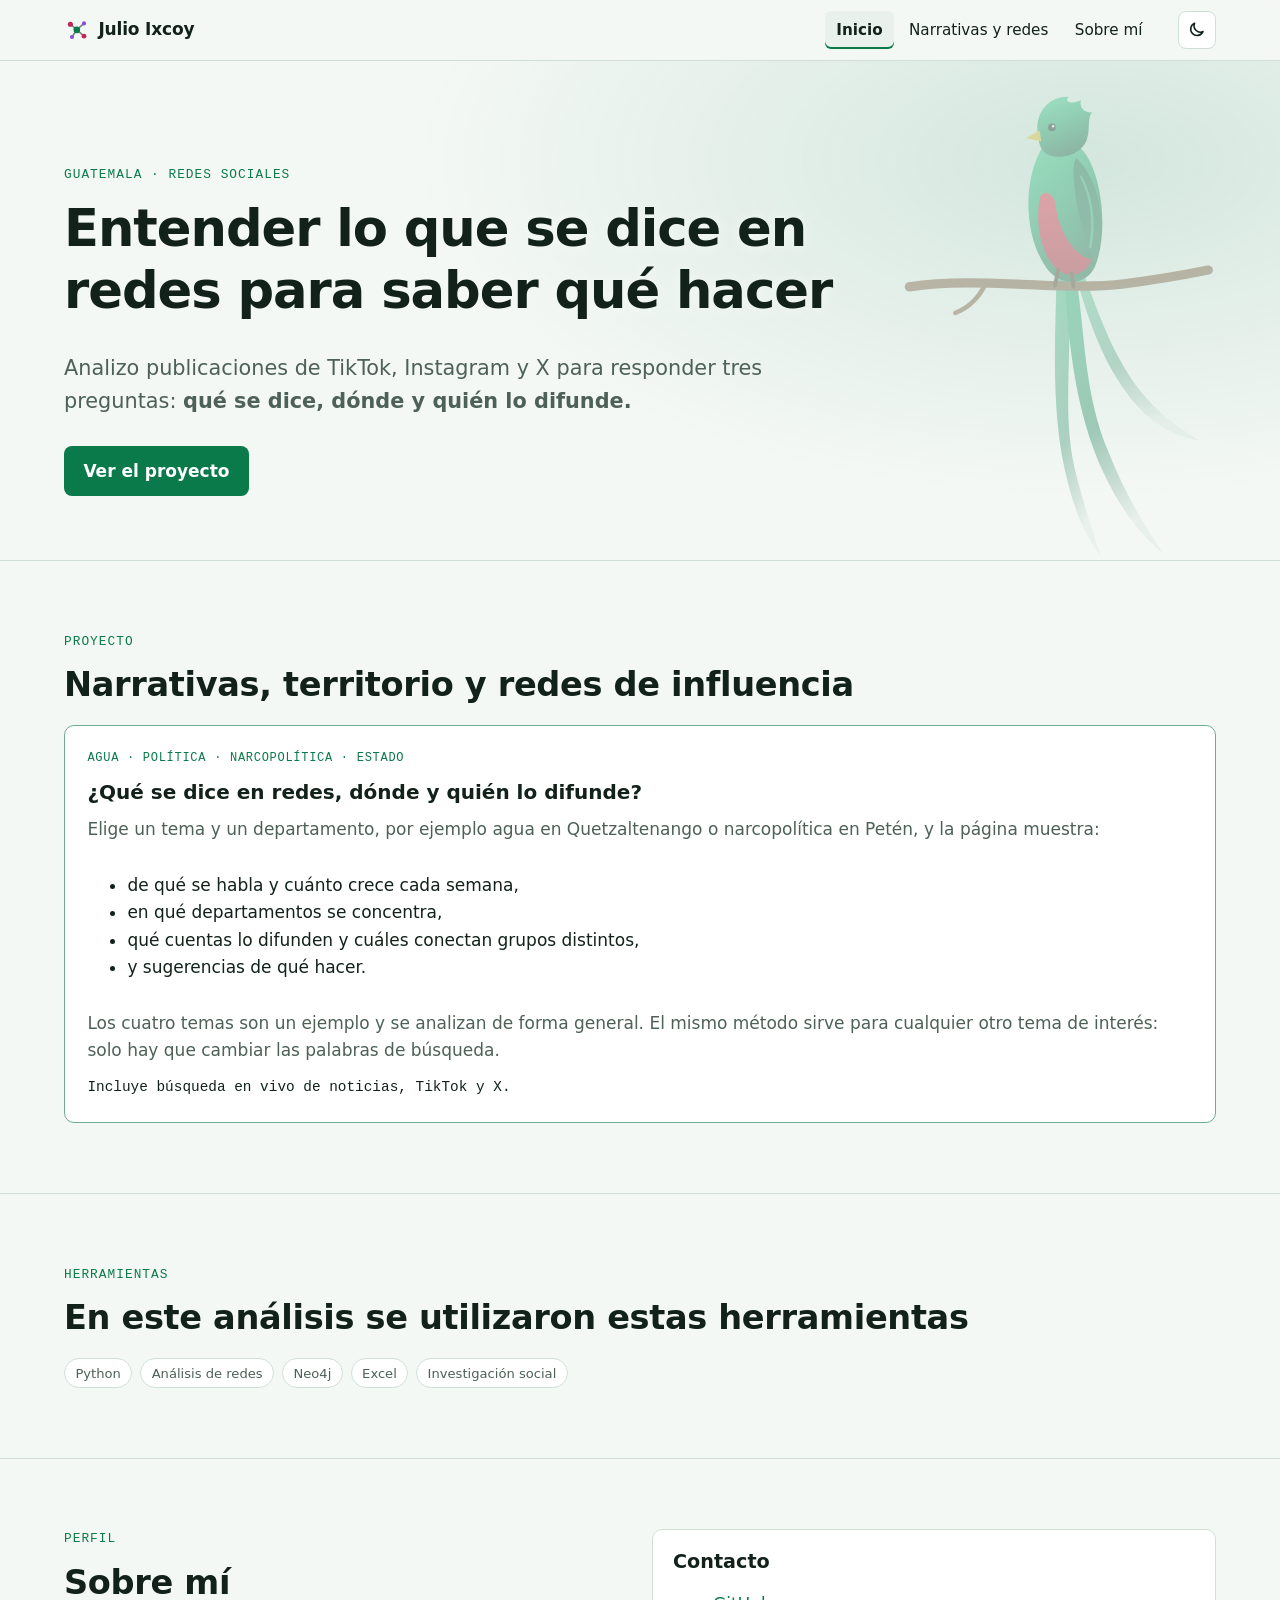
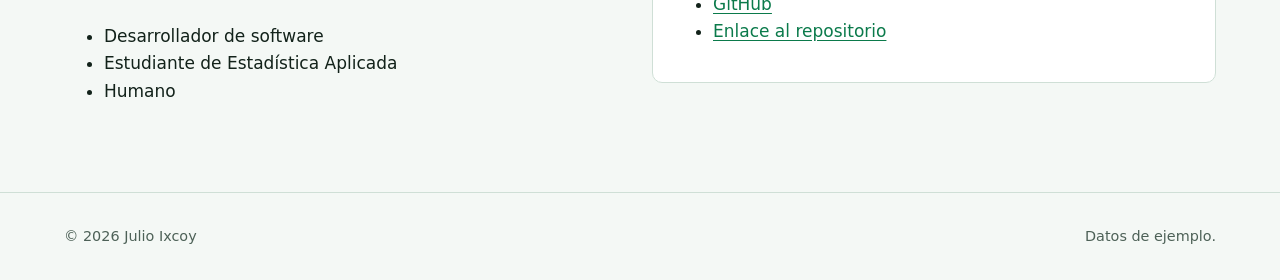
==== commit 09a3ebd5: "UPDATE de Google y URL canónica limpia" ====
--- a/index.html
+++ b/index.html
@@ -9,7 +9,7 @@
   <meta name="description" content="Análisis de TikTok, Instagram y X sobre agua, política, narcopolítica y Estado en Guatemala: de qué se habla, en qué departamentos y qué cuentas lo difunden.">
   <meta name="author" content="Julio Ixcoy">
   <meta name="robots" content="index, follow, max-image-preview:large">
-  <link rel="canonical" href="https://juli0f.github.io/ie-guatemala/index.html">
+  <link rel="canonical" href="https://juli0f.github.io/ie-guatemala/">
   <meta name="theme-color" content="#0b7a4b" media="(prefers-color-scheme: light)">
   <meta name="theme-color" content="#08130e" media="(prefers-color-scheme: dark)">
   <meta property="og:type" content="website">
@@ -17,7 +17,7 @@
   <meta property="og:site_name" content="IE Guatemala">
   <meta property="og:title" content="Qué se dice en redes en Guatemala, por departamento | Julio Ixcoy">
   <meta property="og:description" content="Análisis de TikTok, Instagram y X sobre agua, política, narcopolítica y Estado en Guatemala: de qué se habla, en qué departamentos y qué cuentas lo difunden.">
-  <meta property="og:url" content="https://juli0f.github.io/ie-guatemala/index.html">
+  <meta property="og:url" content="https://juli0f.github.io/ie-guatemala/">
   <meta property="og:image" content="https://juli0f.github.io/ie-guatemala/assets/img/compartir.png">
   <meta property="og:image:width" content="1200">
   <meta property="og:image:height" content="630">
@@ -32,13 +32,11 @@
     "@graph": [
       {"@type": "WebSite", "@id": "https://juli0f.github.io/ie-guatemala/#sitio", "name": "IE Guatemala", "url": "https://juli0f.github.io/ie-guatemala/", "inLanguage": "es-GT", "author": {"@id": "https://juli0f.github.io/ie-guatemala/#autor"}},
       {"@type": "Person", "@id": "https://juli0f.github.io/ie-guatemala/#autor", "name": "Julio Ixcoy", "url": "https://juli0f.github.io/ie-guatemala/", "sameAs": ["https://github.com/Juli0F"], "jobTitle": "Desarrollador de software"},
-      {"@type": "WebPage", "@id": "https://juli0f.github.io/ie-guatemala/index.html", "url": "https://juli0f.github.io/ie-guatemala/index.html", "name": "Qué se dice en redes en Guatemala, por departamento | Julio Ixcoy", "description": "Análisis de TikTok, Instagram y X sobre agua, política, narcopolítica y Estado en Guatemala: de qué se habla, en qué departamentos y qué cuentas lo difunden.", "inLanguage": "es-GT", "isPartOf": {"@id": "https://juli0f.github.io/ie-guatemala/#sitio"}, "about": {"@type": "Place", "name": "Guatemala"}, "primaryImageOfPage": "https://juli0f.github.io/ie-guatemala/assets/img/compartir.png"}
+      {"@type": "WebPage", "@id": "https://juli0f.github.io/ie-guatemala/", "url": "https://juli0f.github.io/ie-guatemala/", "name": "Qué se dice en redes en Guatemala, por departamento | Julio Ixcoy", "description": "Análisis de TikTok, Instagram y X sobre agua, política, narcopolítica y Estado en Guatemala: de qué se habla, en qué departamentos y qué cuentas lo difunden.", "inLanguage": "es-GT", "isPartOf": {"@id": "https://juli0f.github.io/ie-guatemala/#sitio"}, "about": {"@type": "Place", "name": "Guatemala"}, "primaryImageOfPage": "https://juli0f.github.io/ie-guatemala/assets/img/compartir.png"}
     ]
   }
   </script>
   <link rel="icon" href="assets/img/icono.svg" type="image/svg+xml">
-  <link rel="icon" href="assets/img/icono-48.png" type="image/png" sizes="48x48">
-  <link rel="apple-touch-icon" href="assets/img/apple-touch-icon.png">
   <link rel="stylesheet" href="assets/css/estilos.css">
   <script src="assets/js/nav.js" defer></script>
 </head>
@@ -75,10 +73,10 @@
     <section class="hero">
       <div class="contenedor">
         <span class="eyebrow">Guatemala · Redes sociales</span>
-        <h1>Qué se dice en redes en Guatemala, dónde y quién lo difunde</h1>
-        <p class="lead">Analizo publicaciones de TikTok, Instagram y X sobre agua, política, narcopolítica y Estado en los 22 departamentos de Guatemala, para entender lo que se dice en redes y <strong>saber qué hacer.</strong></p>
+        <h1>Entender lo que se dice en redes para saber qué hacer</h1>
+        <p class="lead">Analizo publicaciones de TikTok, Instagram y X para responder tres preguntas: <strong>qué se dice, dónde y quién lo difunde.</strong></p>
         <div class="hero-actions">
-          <a class="btn primario" href="proyectos/red-influencia.html">Explorar las narrativas por departamento</a>
+          <a class="btn primario" href="proyectos/red-influencia.html">Ver el proyecto</a>
         </div>
       </div>
     </section>
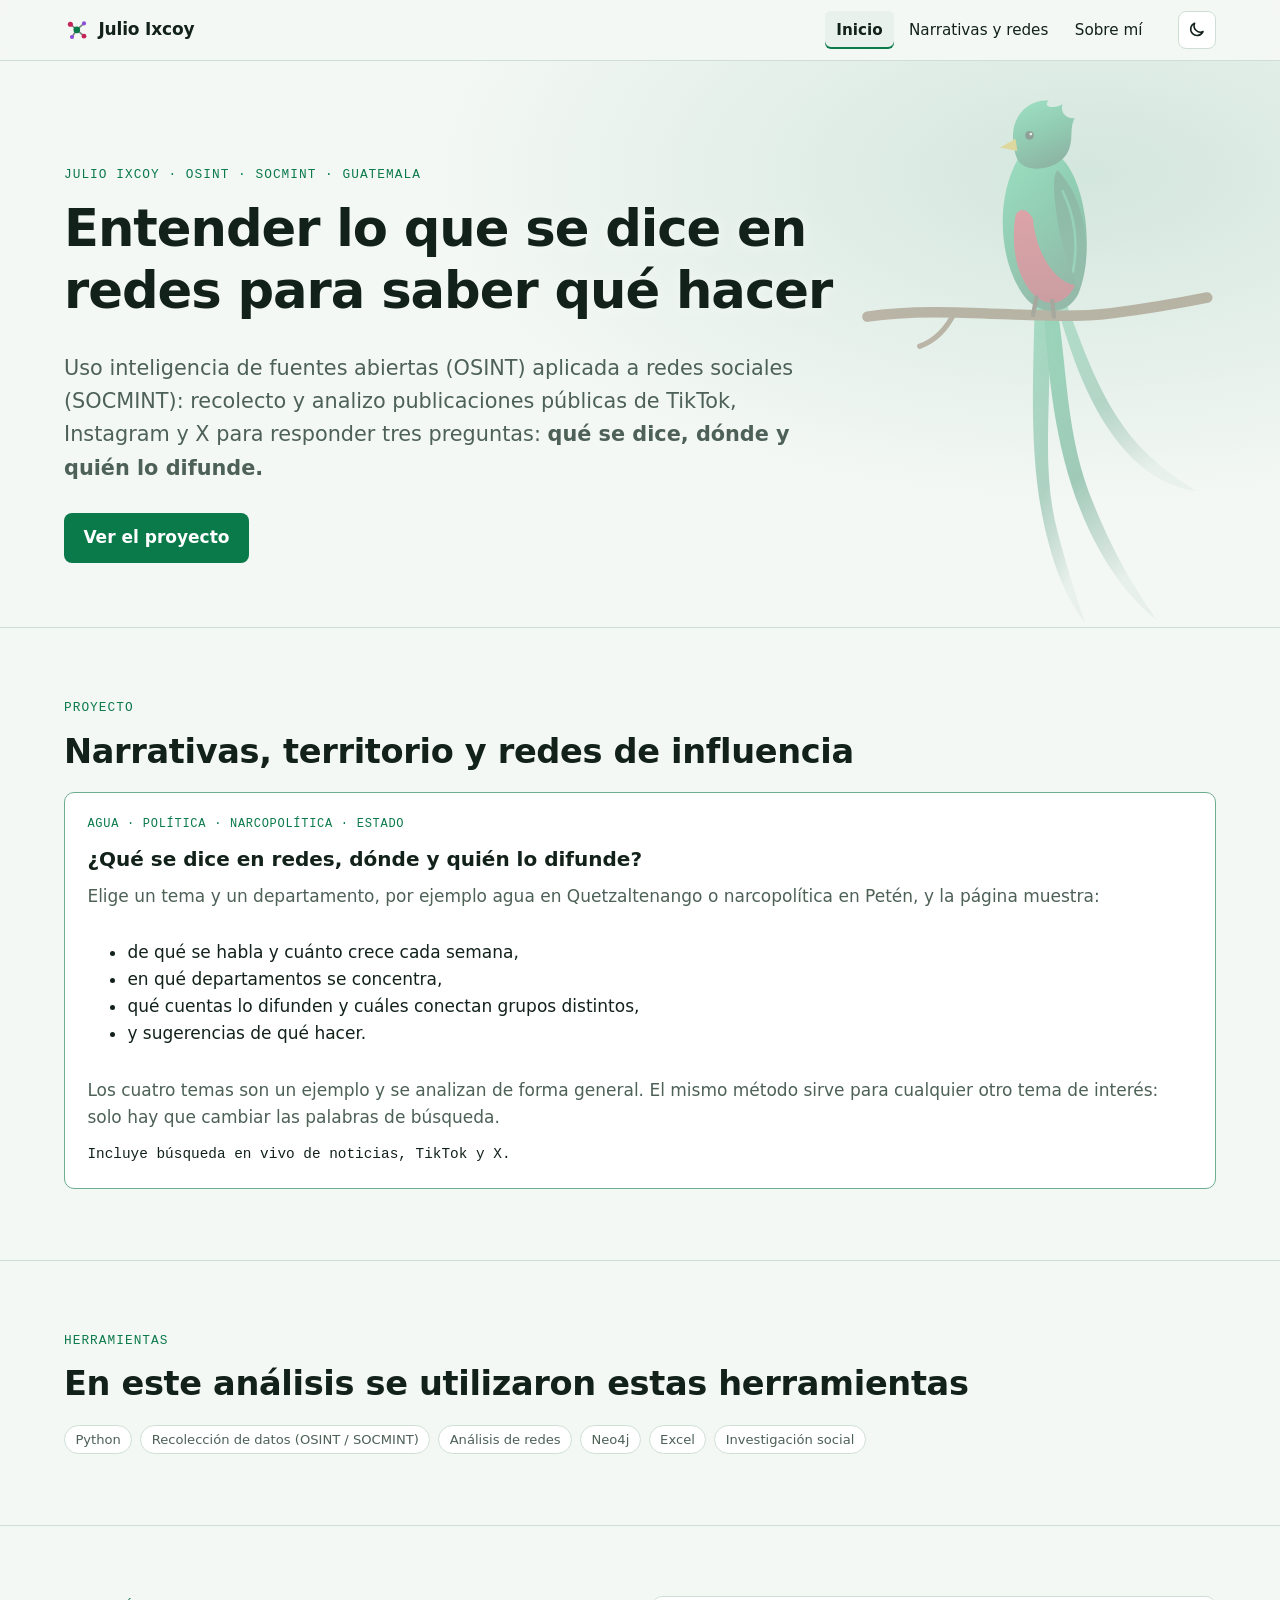
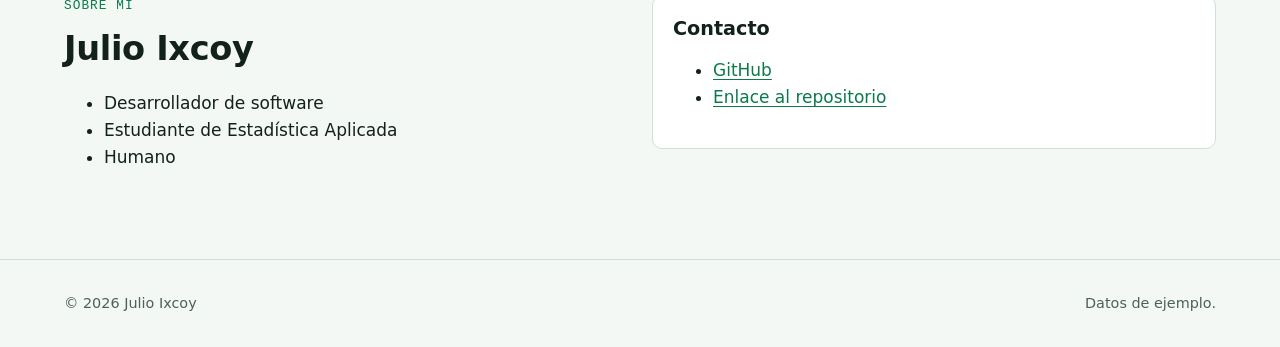
==== commit c2325525: "SEO: nombre, OSINT y SOCMINT en títulos y contenido" ====
--- a/index.html
+++ b/index.html
@@ -5,8 +5,8 @@
   <meta name="viewport" content="width=device-width, initial-scale=1">
   <meta name="color-scheme" content="light dark">
   <script>try{document.querySelector('meta[name=color-scheme]').content=localStorage.getItem('color-scheme')??'light dark'}catch(e){}</script>
-  <title>Qué se dice en redes en Guatemala, por departamento | Julio Ixcoy</title>
-  <meta name="description" content="Análisis de TikTok, Instagram y X sobre agua, política, narcopolítica y Estado en Guatemala: de qué se habla, en qué departamentos y qué cuentas lo difunden.">
+  <title>Julio Ixcoy | OSINT y SOCMINT: análisis de redes sociales en Guatemala</title>
+  <meta name="description" content="Julio Ixcoy, desarrollador de software. Inteligencia de fuentes abiertas (OSINT y SOCMINT): recolección y análisis de datos de TikTok, Instagram y X en Guatemala.">
   <meta name="author" content="Julio Ixcoy">
   <meta name="robots" content="index, follow, max-image-preview:large">
   <link rel="canonical" href="https://juli0f.github.io/ie-guatemala/">
@@ -15,24 +15,24 @@
   <meta property="og:type" content="website">
   <meta property="og:locale" content="es_GT">
   <meta property="og:site_name" content="IE Guatemala">
-  <meta property="og:title" content="Qué se dice en redes en Guatemala, por departamento | Julio Ixcoy">
-  <meta property="og:description" content="Análisis de TikTok, Instagram y X sobre agua, política, narcopolítica y Estado en Guatemala: de qué se habla, en qué departamentos y qué cuentas lo difunden.">
+  <meta property="og:title" content="Julio Ixcoy | OSINT y SOCMINT: análisis de redes sociales en Guatemala">
+  <meta property="og:description" content="Julio Ixcoy, desarrollador de software. Inteligencia de fuentes abiertas (OSINT y SOCMINT): recolección y análisis de datos de TikTok, Instagram y X en Guatemala.">
   <meta property="og:url" content="https://juli0f.github.io/ie-guatemala/">
   <meta property="og:image" content="https://juli0f.github.io/ie-guatemala/assets/img/compartir.png">
   <meta property="og:image:width" content="1200">
   <meta property="og:image:height" content="630">
   <meta property="og:image:alt" content="Qué se dice en redes, dónde y quién lo difunde. Guatemala, por departamento.">
   <meta name="twitter:card" content="summary_large_image">
-  <meta name="twitter:title" content="Qué se dice en redes en Guatemala, por departamento | Julio Ixcoy">
-  <meta name="twitter:description" content="Análisis de TikTok, Instagram y X sobre agua, política, narcopolítica y Estado en Guatemala: de qué se habla, en qué departamentos y qué cuentas lo difunden.">
+  <meta name="twitter:title" content="Julio Ixcoy | OSINT y SOCMINT: análisis de redes sociales en Guatemala">
+  <meta name="twitter:description" content="Julio Ixcoy, desarrollador de software. Inteligencia de fuentes abiertas (OSINT y SOCMINT): recolección y análisis de datos de TikTok, Instagram y X en Guatemala.">
   <meta name="twitter:image" content="https://juli0f.github.io/ie-guatemala/assets/img/compartir.png">
   <script type="application/ld+json">
   {
     "@context": "https://schema.org",
     "@graph": [
       {"@type": "WebSite", "@id": "https://juli0f.github.io/ie-guatemala/#sitio", "name": "IE Guatemala", "url": "https://juli0f.github.io/ie-guatemala/", "inLanguage": "es-GT", "author": {"@id": "https://juli0f.github.io/ie-guatemala/#autor"}},
-      {"@type": "Person", "@id": "https://juli0f.github.io/ie-guatemala/#autor", "name": "Julio Ixcoy", "url": "https://juli0f.github.io/ie-guatemala/", "sameAs": ["https://github.com/Juli0F"], "jobTitle": "Desarrollador de software"},
-      {"@type": "WebPage", "@id": "https://juli0f.github.io/ie-guatemala/", "url": "https://juli0f.github.io/ie-guatemala/", "name": "Qué se dice en redes en Guatemala, por departamento | Julio Ixcoy", "description": "Análisis de TikTok, Instagram y X sobre agua, política, narcopolítica y Estado en Guatemala: de qué se habla, en qué departamentos y qué cuentas lo difunden.", "inLanguage": "es-GT", "isPartOf": {"@id": "https://juli0f.github.io/ie-guatemala/#sitio"}, "about": {"@type": "Place", "name": "Guatemala"}, "primaryImageOfPage": "https://juli0f.github.io/ie-guatemala/assets/img/compartir.png"}
+      {"@type": "Person", "@id": "https://juli0f.github.io/ie-guatemala/#autor", "name": "Julio Ixcoy", "url": "https://juli0f.github.io/ie-guatemala/", "sameAs": ["https://github.com/Juli0F"], "jobTitle": "Desarrollador de software", "description": "Desarrollador de software y estudiante de Estadística Aplicada en Guatemala. Trabaja en inteligencia de fuentes abiertas (OSINT), inteligencia de redes sociales (SOCMINT) y recolección y análisis de datos.", "knowsAbout": ["OSINT", "Inteligencia de fuentes abiertas", "SOCMINT", "Inteligencia de redes sociales", "Recolección de datos", "Análisis de redes sociales", "Análisis de datos", "Estadística aplicada", "Desarrollo de software"], "nationality": {"@type": "Country", "name": "Guatemala"}},
+      {"@type": "WebPage", "@id": "https://juli0f.github.io/ie-guatemala/", "url": "https://juli0f.github.io/ie-guatemala/", "name": "Julio Ixcoy | OSINT y SOCMINT: análisis de redes sociales en Guatemala", "description": "Julio Ixcoy, desarrollador de software. Inteligencia de fuentes abiertas (OSINT y SOCMINT): recolección y análisis de datos de TikTok, Instagram y X en Guatemala.", "inLanguage": "es-GT", "isPartOf": {"@id": "https://juli0f.github.io/ie-guatemala/#sitio"}, "about": [{"@type": "Place", "name": "Guatemala"}, {"@type": "Thing", "name": "OSINT"}, {"@type": "Thing", "name": "SOCMINT"}], "mainEntity": {"@id": "https://juli0f.github.io/ie-guatemala/#autor"}, "primaryImageOfPage": "https://juli0f.github.io/ie-guatemala/assets/img/compartir.png"}
     ]
   }
   </script>
@@ -72,9 +72,9 @@
   <main id="contenido">
     <section class="hero">
       <div class="contenedor">
-        <span class="eyebrow">Guatemala · Redes sociales</span>
+        <span class="eyebrow">Julio Ixcoy · OSINT · SOCMINT · Guatemala</span>
         <h1>Entender lo que se dice en redes para saber qué hacer</h1>
-        <p class="lead">Analizo publicaciones de TikTok, Instagram y X para responder tres preguntas: <strong>qué se dice, dónde y quién lo difunde.</strong></p>
+        <p class="lead">Uso inteligencia de fuentes abiertas (OSINT) aplicada a redes sociales (SOCMINT): recolecto y analizo publicaciones públicas de TikTok, Instagram y X para responder tres preguntas: <strong>qué se dice, dónde y quién lo difunde.</strong></p>
         <div class="hero-actions">
           <a class="btn primario" href="proyectos/red-influencia.html">Ver el proyecto</a>
         </div>
@@ -109,6 +109,7 @@
         <h2 id="t-herramientas">En este análisis se utilizaron estas herramientas</h2>
         <ul class="chips" aria-label="Herramientas">
           <li class="chip">Python</li>
+          <li class="chip">Recolección de datos (OSINT / SOCMINT)</li>
           <li class="chip">Análisis de redes</li>
           <li class="chip">Neo4j</li>
           <li class="chip">Excel</li>
@@ -120,8 +121,8 @@
     <section id="perfil" aria-labelledby="t-perfil">
       <div class="contenedor dos-col">
         <div class="prosa">
-          <span class="eyebrow">Perfil</span>
-          <h2 id="t-perfil">Sobre mí</h2>
+          <span class="eyebrow">Sobre mí</span>
+          <h2 id="t-perfil">Julio Ixcoy</h2>
           <ul>
             <li>Desarrollador de software</li>
             <li>Estudiante de Estadística Aplicada</li>
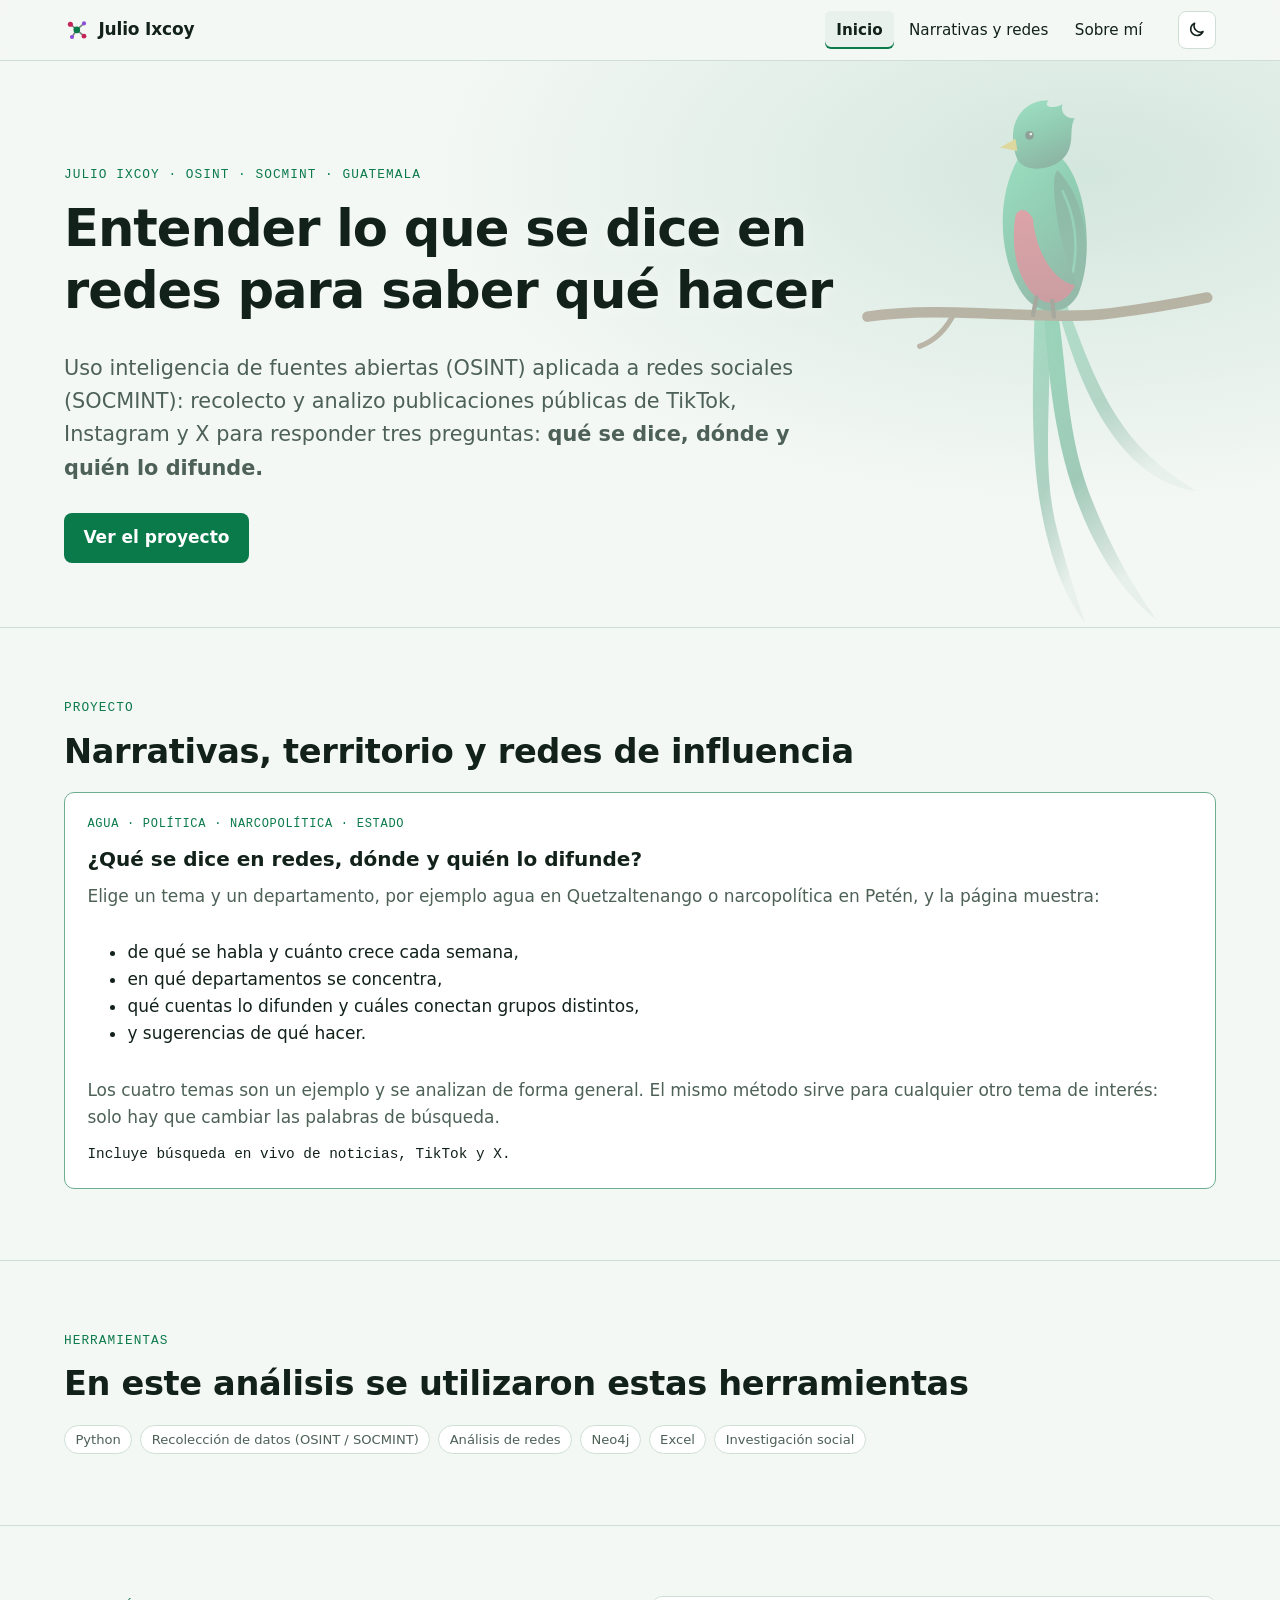
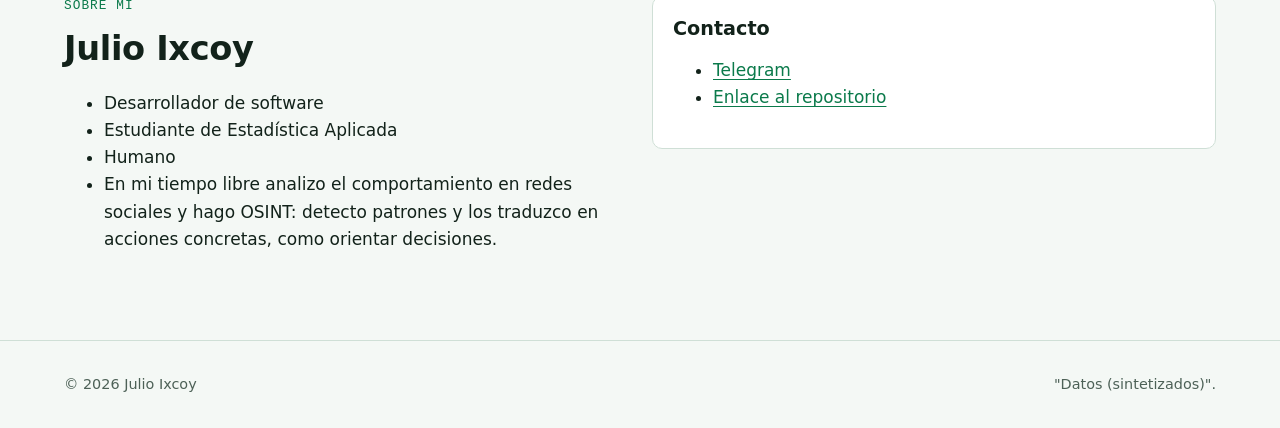
==== commit c13affbd: "UPDATE contacto" ====
--- a/index.html
+++ b/index.html
@@ -31,7 +31,7 @@
     "@context": "https://schema.org",
     "@graph": [
       {"@type": "WebSite", "@id": "https://juli0f.github.io/ie-guatemala/#sitio", "name": "IE Guatemala", "url": "https://juli0f.github.io/ie-guatemala/", "inLanguage": "es-GT", "author": {"@id": "https://juli0f.github.io/ie-guatemala/#autor"}},
-      {"@type": "Person", "@id": "https://juli0f.github.io/ie-guatemala/#autor", "name": "Julio Ixcoy", "url": "https://juli0f.github.io/ie-guatemala/", "sameAs": ["https://github.com/Juli0F"], "jobTitle": "Desarrollador de software", "description": "Desarrollador de software y estudiante de Estadística Aplicada en Guatemala. Trabaja en inteligencia de fuentes abiertas (OSINT), inteligencia de redes sociales (SOCMINT) y recolección y análisis de datos.", "knowsAbout": ["OSINT", "Inteligencia de fuentes abiertas", "SOCMINT", "Inteligencia de redes sociales", "Recolección de datos", "Análisis de redes sociales", "Análisis de datos", "Estadística aplicada", "Desarrollo de software"], "nationality": {"@type": "Country", "name": "Guatemala"}},
+      {"@type": "Person", "@id": "https://juli0f.github.io/ie-guatemala/#autor", "name": "Julio Ixcoy", "url": "https://juli0f.github.io/ie-guatemala/", "sameAs": ["https://github.com/Juli0F", "https://t.me/JulioPwn"], "jobTitle": "Desarrollador de software", "description": "Desarrollador de software y estudiante de Estadística Aplicada en Guatemala. Trabaja en inteligencia de fuentes abiertas (OSINT), inteligencia de redes sociales (SOCMINT) y recolección y análisis de datos.", "knowsAbout": ["OSINT", "Inteligencia de fuentes abiertas", "SOCMINT", "Inteligencia de redes sociales", "Recolección de datos", "Análisis de redes sociales", "Análisis de datos", "Estadística aplicada", "Desarrollo de software"], "nationality": {"@type": "Country", "name": "Guatemala"}},
       {"@type": "WebPage", "@id": "https://juli0f.github.io/ie-guatemala/", "url": "https://juli0f.github.io/ie-guatemala/", "name": "Julio Ixcoy | OSINT y SOCMINT: análisis de redes sociales en Guatemala", "description": "Julio Ixcoy, desarrollador de software. Inteligencia de fuentes abiertas (OSINT y SOCMINT): recolección y análisis de datos de TikTok, Instagram y X en Guatemala.", "inLanguage": "es-GT", "isPartOf": {"@id": "https://juli0f.github.io/ie-guatemala/#sitio"}, "about": [{"@type": "Place", "name": "Guatemala"}, {"@type": "Thing", "name": "OSINT"}, {"@type": "Thing", "name": "SOCMINT"}], "mainEntity": {"@id": "https://juli0f.github.io/ie-guatemala/#autor"}, "primaryImageOfPage": "https://juli0f.github.io/ie-guatemala/assets/img/compartir.png"}
     ]
   }
@@ -127,12 +127,13 @@
             <li>Desarrollador de software</li>
             <li>Estudiante de Estadística Aplicada</li>
             <li>Humano</li>
+            <li>En mi tiempo libre analizo el comportamiento en redes sociales y hago OSINT: detecto patrones y los traduzco en acciones concretas, como orientar decisiones.</li>
           </ul>
         </div>
         <div class="panel">
           <h3>Contacto</h3>
           <ul>
-            <li><a href="https://github.com/Juli0F">GitHub</a></li>
+            <li><a href="https://t.me/JulioPwn">Telegram</a></li>
             <li><a href="https://github.com/Juli0F/ie-guatemala">Enlace al repositorio</a></li>
           </ul>
         </div>
@@ -143,7 +144,7 @@
   <footer class="site-footer">
     <div class="contenedor">
       <span>© 2026 Julio Ixcoy</span>
-      <span>Datos de ejemplo.</span>
+      <span>"Datos (sintetizados)".</span>
     </div>
   </footer>
 </body>
--- a/assets/css/estilos.css
+++ b/assets/css/estilos.css
@@ -453,21 +453,23 @@
   background: none; border: 1px solid var(--border); border-radius: 6px; padding: 0.4rem 0.75rem; color: var(--accent);
 }
 
-.mapa-gt { display: grid; gap: 4px; }
-.casilla {
-  --intensidad: 8%;
-  font: inherit; cursor: pointer; text-align: start;
-  display: flex; flex-direction: column; justify-content: space-between; gap: 0.15rem;
-  min-block-size: 3.6rem; padding: 0.35rem 0.4rem; border-radius: 6px;
-  border: 1px solid var(--border); color: var(--text);
-  background: color-mix(in srgb, var(--accent) var(--intensidad), var(--surface-2));
-}
-.casilla.oscura { color: var(--accent-text); }
-.casilla .nombre { font-size: 0.68rem; line-height: 1.15; overflow-wrap: anywhere; }
-.casilla .valor { font-family: var(--mono); font-size: 0.85rem; font-weight: 700; }
-.casilla:hover { border-color: var(--text); }
-.casilla[aria-pressed="true"] { outline: 3px solid var(--text); outline-offset: 1px; }
-@media (width < 40rem) { .casilla .nombre { font-size: 0.6rem; } .casilla { min-block-size: 3rem; } }
+.mapa-gt svg { display: block; inline-size: 100%; block-size: auto; max-block-size: 34rem; margin-inline: auto; }
+.depto { --intensidad: 8%; cursor: pointer; outline: none; }
+.depto path {
+  fill: color-mix(in srgb, var(--accent) var(--intensidad), var(--surface-2));
+  stroke: var(--surface); stroke-width: 1.2; stroke-linejoin: round;
+  transition: fill 0.2s;
+}
+.depto text {
+  font-family: var(--mono); font-size: 13px; font-weight: 700; fill: var(--text);
+  text-anchor: middle; dominant-baseline: central; pointer-events: none;
+}
+.depto.oscura text { fill: var(--accent-text); }
+.depto:hover path { stroke: var(--text); stroke-width: 2; }
+.depto:focus-visible path { stroke: var(--accent); stroke-width: 3; }
+.depto[aria-pressed="true"] path { stroke: var(--text); stroke-width: 3; }
+.info-mapa { margin: 0.5rem 0 0; font-weight: 600; min-block-size: 1.5em; }
+@media (prefers-reduced-motion: reduce) { .depto path { transition: none; } }
 
 .lectura {
   margin-block-start: 1.5rem; padding: 1.1rem 1.3rem; border-radius: var(--radius);
@@ -492,7 +494,7 @@
 .tr-lista .muted { font-size: 0.85rem; margin-block: 0.2rem 0.5rem; }
 
 @media (forced-colors: active) {
-  .casilla { forced-color-adjust: none; }
+  .mapa-gt svg { forced-color-adjust: none; }
   .segmentado label:has(:checked) { outline: 2px solid Highlight; }
 }
 
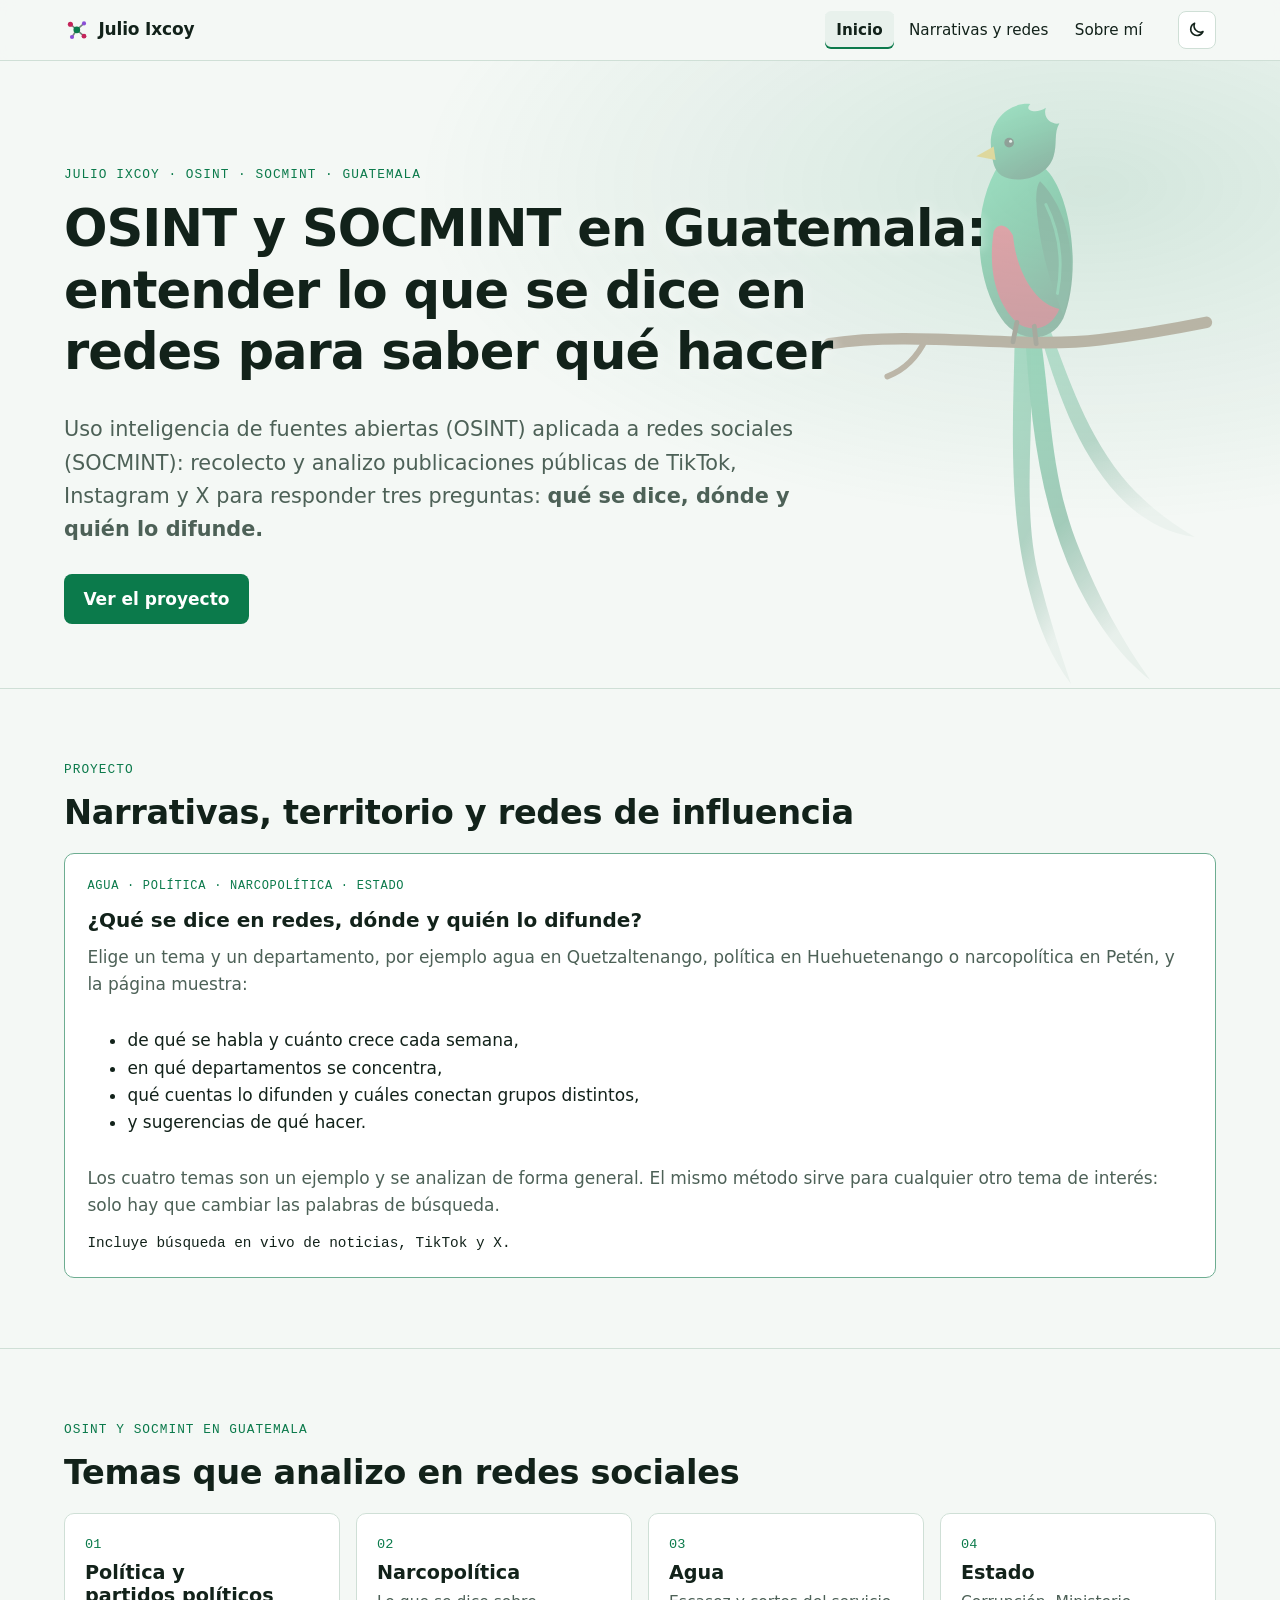
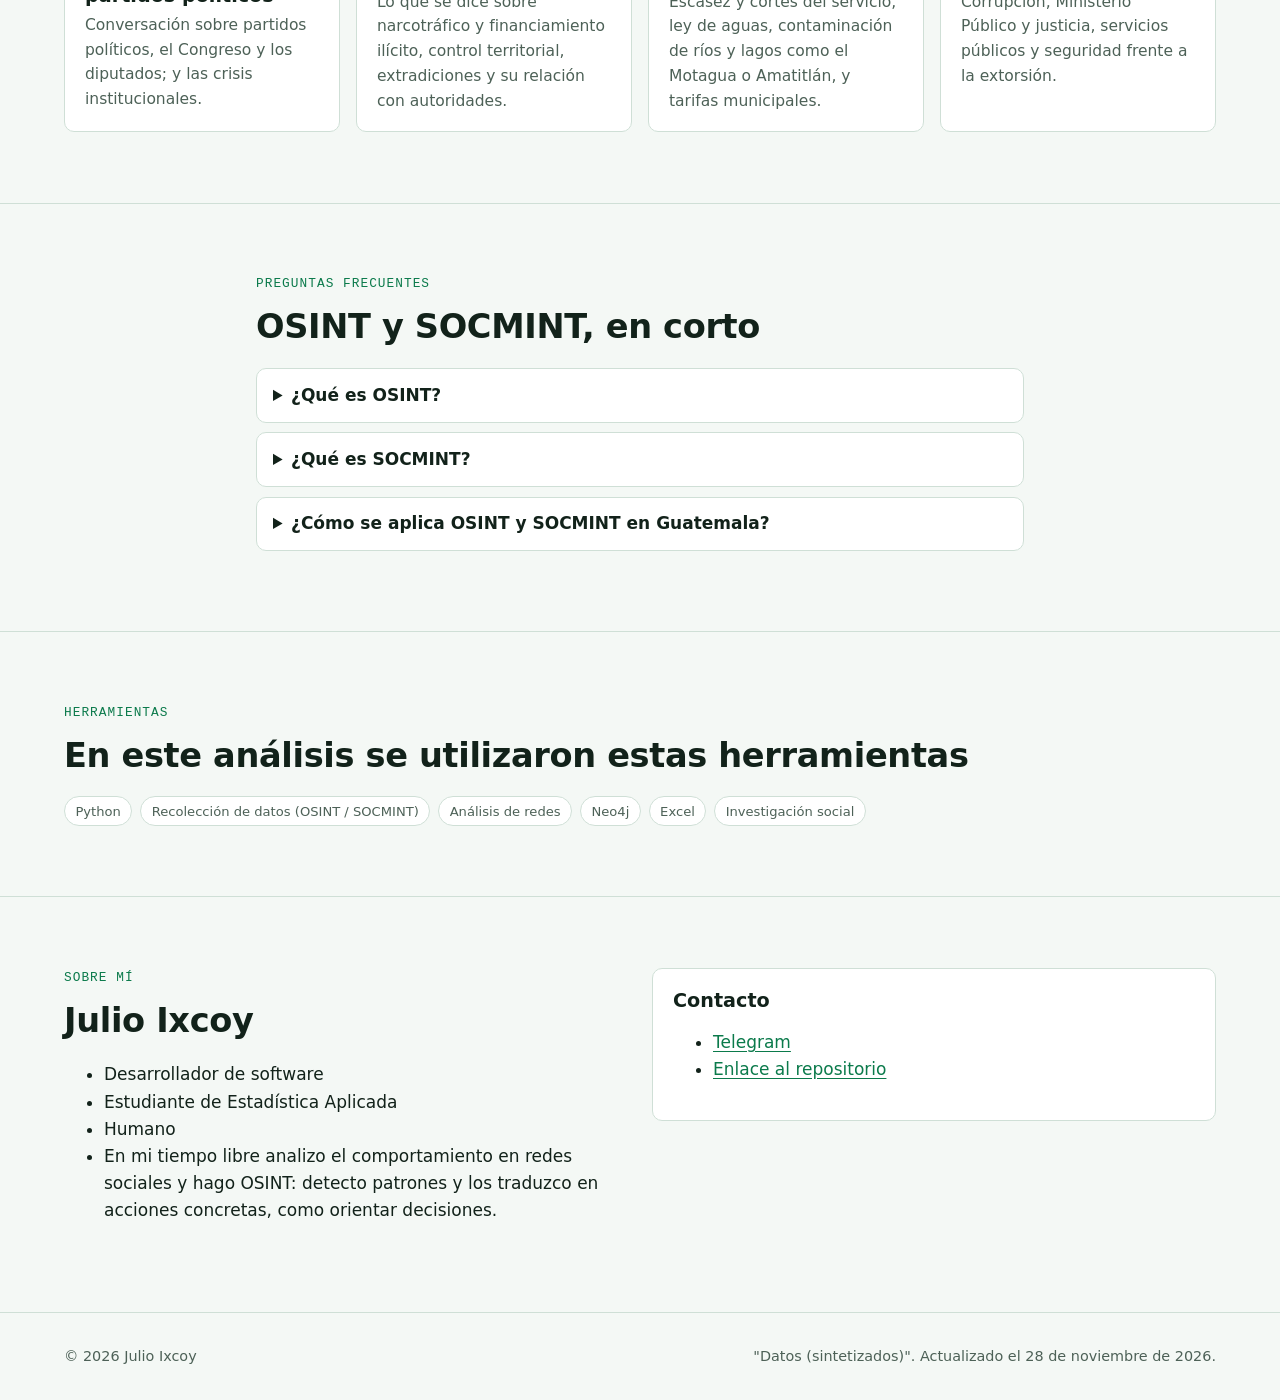
==== commit 8bce5f33: "UPDATE seo" ====
--- a/index.html
+++ b/index.html
@@ -5,8 +5,8 @@
   <meta name="viewport" content="width=device-width, initial-scale=1">
   <meta name="color-scheme" content="light dark">
   <script>try{document.querySelector('meta[name=color-scheme]').content=localStorage.getItem('color-scheme')??'light dark'}catch(e){}</script>
-  <title>Julio Ixcoy | OSINT y SOCMINT: análisis de redes sociales en Guatemala</title>
-  <meta name="description" content="Julio Ixcoy, desarrollador de software. Inteligencia de fuentes abiertas (OSINT y SOCMINT): recolección y análisis de datos de TikTok, Instagram y X en Guatemala.">
+  <title>Julio Ixcoy | OSINT y SOCMINT Guatemala: política, narcopolítica y agua</title>
+  <meta name="description" content="OSINT y SOCMINT en Guatemala: qué se dice en TikTok, Instagram y X sobre política, partidos políticos, narcopolítica y agua, por departamento.">
   <meta name="author" content="Julio Ixcoy">
   <meta name="robots" content="index, follow, max-image-preview:large">
   <link rel="canonical" href="https://juli0f.github.io/ie-guatemala/">
@@ -15,24 +15,29 @@
   <meta property="og:type" content="website">
   <meta property="og:locale" content="es_GT">
   <meta property="og:site_name" content="IE Guatemala">
-  <meta property="og:title" content="Julio Ixcoy | OSINT y SOCMINT: análisis de redes sociales en Guatemala">
-  <meta property="og:description" content="Julio Ixcoy, desarrollador de software. Inteligencia de fuentes abiertas (OSINT y SOCMINT): recolección y análisis de datos de TikTok, Instagram y X en Guatemala.">
+  <meta property="og:title" content="Julio Ixcoy | OSINT y SOCMINT Guatemala: política, narcopolítica y agua">
+  <meta property="og:description" content="OSINT y SOCMINT en Guatemala: qué se dice en TikTok, Instagram y X sobre política, partidos políticos, narcopolítica y agua, por departamento.">
   <meta property="og:url" content="https://juli0f.github.io/ie-guatemala/">
   <meta property="og:image" content="https://juli0f.github.io/ie-guatemala/assets/img/compartir.png">
   <meta property="og:image:width" content="1200">
   <meta property="og:image:height" content="630">
   <meta property="og:image:alt" content="Qué se dice en redes, dónde y quién lo difunde. Guatemala, por departamento.">
   <meta name="twitter:card" content="summary_large_image">
-  <meta name="twitter:title" content="Julio Ixcoy | OSINT y SOCMINT: análisis de redes sociales en Guatemala">
-  <meta name="twitter:description" content="Julio Ixcoy, desarrollador de software. Inteligencia de fuentes abiertas (OSINT y SOCMINT): recolección y análisis de datos de TikTok, Instagram y X en Guatemala.">
+  <meta name="twitter:title" content="Julio Ixcoy | OSINT y SOCMINT Guatemala: política, narcopolítica y agua">
+  <meta name="twitter:description" content="OSINT y SOCMINT en Guatemala: qué se dice en TikTok, Instagram y X sobre política, partidos políticos, narcopolítica y agua, por departamento.">
   <meta name="twitter:image" content="https://juli0f.github.io/ie-guatemala/assets/img/compartir.png">
   <script type="application/ld+json">
   {
     "@context": "https://schema.org",
     "@graph": [
       {"@type": "WebSite", "@id": "https://juli0f.github.io/ie-guatemala/#sitio", "name": "IE Guatemala", "url": "https://juli0f.github.io/ie-guatemala/", "inLanguage": "es-GT", "author": {"@id": "https://juli0f.github.io/ie-guatemala/#autor"}},
-      {"@type": "Person", "@id": "https://juli0f.github.io/ie-guatemala/#autor", "name": "Julio Ixcoy", "url": "https://juli0f.github.io/ie-guatemala/", "sameAs": ["https://github.com/Juli0F", "https://t.me/JulioPwn"], "jobTitle": "Desarrollador de software", "description": "Desarrollador de software y estudiante de Estadística Aplicada en Guatemala. Trabaja en inteligencia de fuentes abiertas (OSINT), inteligencia de redes sociales (SOCMINT) y recolección y análisis de datos.", "knowsAbout": ["OSINT", "Inteligencia de fuentes abiertas", "SOCMINT", "Inteligencia de redes sociales", "Recolección de datos", "Análisis de redes sociales", "Análisis de datos", "Estadística aplicada", "Desarrollo de software"], "nationality": {"@type": "Country", "name": "Guatemala"}},
-      {"@type": "WebPage", "@id": "https://juli0f.github.io/ie-guatemala/", "url": "https://juli0f.github.io/ie-guatemala/", "name": "Julio Ixcoy | OSINT y SOCMINT: análisis de redes sociales en Guatemala", "description": "Julio Ixcoy, desarrollador de software. Inteligencia de fuentes abiertas (OSINT y SOCMINT): recolección y análisis de datos de TikTok, Instagram y X en Guatemala.", "inLanguage": "es-GT", "isPartOf": {"@id": "https://juli0f.github.io/ie-guatemala/#sitio"}, "about": [{"@type": "Place", "name": "Guatemala"}, {"@type": "Thing", "name": "OSINT"}, {"@type": "Thing", "name": "SOCMINT"}], "mainEntity": {"@id": "https://juli0f.github.io/ie-guatemala/#autor"}, "primaryImageOfPage": "https://juli0f.github.io/ie-guatemala/assets/img/compartir.png"}
+      {"@type": "Person", "@id": "https://juli0f.github.io/ie-guatemala/#autor", "name": "Julio Ixcoy", "url": "https://juli0f.github.io/ie-guatemala/", "sameAs": ["https://github.com/Juli0F", "https://t.me/JulioPwn"], "jobTitle": "Desarrollador de software", "description": "Desarrollador de software y estudiante de Estadística Aplicada en Guatemala. Trabaja en inteligencia de fuentes abiertas (OSINT), inteligencia de redes sociales (SOCMINT) y recolección y análisis de datos.", "knowsAbout": ["OSINT", "OSINT Guatemala", "Inteligencia de fuentes abiertas", "SOCMINT", "SOCMINT Guatemala", "Inteligencia de redes sociales", "Política de Guatemala", "Partidos políticos", "Narcopolítica", "Agua en Guatemala", "Recolección de datos", "Análisis de redes sociales", "Análisis de datos", "Estadística aplicada", "Desarrollo de software"], "nationality": {"@type": "Country", "name": "Guatemala"}},
+      {"@type": "WebPage", "@id": "https://juli0f.github.io/ie-guatemala/", "url": "https://juli0f.github.io/ie-guatemala/", "name": "Julio Ixcoy | OSINT y SOCMINT Guatemala: política, narcopolítica y agua", "description": "OSINT y SOCMINT en Guatemala: qué se dice en TikTok, Instagram y X sobre política, partidos políticos, narcopolítica y agua, por departamento.", "inLanguage": "es-GT", "isPartOf": {"@id": "https://juli0f.github.io/ie-guatemala/#sitio"}, "about": [{"@type": "Place", "name": "Guatemala"}, {"@type": "Thing", "name": "OSINT"}, {"@type": "Thing", "name": "SOCMINT"}, {"@type": "Thing", "name": "Política"}, {"@type": "Thing", "name": "Partidos políticos"}, {"@type": "Thing", "name": "Narcopolítica"}, {"@type": "Thing", "name": "Agua"}], "keywords": "OSINT, OSINT Guatemala, SOCMINT, SOCMINT Guatemala, política, partidos políticos, narcopolítica, agua, Julio Ixcoy", "mainEntity": {"@id": "https://juli0f.github.io/ie-guatemala/#autor"}, "primaryImageOfPage": "https://juli0f.github.io/ie-guatemala/assets/img/compartir.png", "dateModified": "2026-11-28"},
+      {"@type": "FAQPage", "@id": "https://juli0f.github.io/ie-guatemala/#preguntas", "isPartOf": {"@id": "https://juli0f.github.io/ie-guatemala/"}, "mainEntity": [
+        {"@type": "Question", "name": "¿Qué es OSINT?", "acceptedAnswer": {"@type": "Answer", "text": "OSINT (inteligencia de fuentes abiertas) es reunir y analizar información pública: noticias, registros, sitios web y redes sociales, para responder una pregunta concreta."}},
+        {"@type": "Question", "name": "¿Qué es SOCMINT?", "acceptedAnswer": {"@type": "Answer", "text": "SOCMINT (inteligencia de redes sociales) es la parte de OSINT que trabaja con publicaciones públicas de redes como TikTok, Instagram y X: qué se dice, dónde y qué cuentas lo difunden."}},
+        {"@type": "Question", "name": "¿Cómo se aplica OSINT y SOCMINT en Guatemala?", "acceptedAnswer": {"@type": "Answer", "text": "Clasifico publicaciones públicas por tema (política, partidos políticos, narcopolítica, agua y Estado) y por departamento, y mido qué cuentas conectan grupos distintos. Se usa solo contenido público, y en este sitio los datos son sintéticos."}}
+      ]}
     ]
   }
   </script>
@@ -73,7 +78,7 @@
     <section class="hero">
       <div class="contenedor">
         <span class="eyebrow">Julio Ixcoy · OSINT · SOCMINT · Guatemala</span>
-        <h1>Entender lo que se dice en redes para saber qué hacer</h1>
+        <h1>OSINT y SOCMINT en Guatemala: entender lo que se dice en redes para saber qué hacer</h1>
         <p class="lead">Uso inteligencia de fuentes abiertas (OSINT) aplicada a redes sociales (SOCMINT): recolecto y analizo publicaciones públicas de TikTok, Instagram y X para responder tres preguntas: <strong>qué se dice, dónde y quién lo difunde.</strong></p>
         <div class="hero-actions">
           <a class="btn primario" href="proyectos/red-influencia.html">Ver el proyecto</a>
@@ -89,7 +94,7 @@
           <article class="tarjeta destacada">
             <span class="etiqueta">Agua · Política · Narcopolítica · Estado</span>
             <h3><a href="proyectos/red-influencia.html">¿Qué se dice en redes, dónde y quién lo difunde?</a></h3>
-            <p>Elige un tema y un departamento, por ejemplo agua en Quetzaltenango o narcopolítica en Petén, y la página muestra:</p>
+            <p>Elige un tema y un departamento, por ejemplo agua en Quetzaltenango, política en Huehuetenango o narcopolítica en Petén, y la página muestra:</p>
             <ul>
               <li>de qué se habla y cuánto crece cada semana,</li>
               <li>en qué departamentos se concentra,</li>
@@ -100,6 +105,50 @@
             <p class="resultado">Incluye búsqueda en vivo de noticias, TikTok y X.</p>
           </article>
         </div>
+      </div>
+    </section>
+
+    <section id="temas" aria-labelledby="t-temas">
+      <div class="contenedor">
+        <span class="eyebrow">OSINT y SOCMINT en Guatemala</span>
+        <h2 id="t-temas">Temas que analizo en redes sociales</h2>
+        <ul class="ciclo">
+          <li>
+            <h3>Política y partidos políticos</h3>
+            <p>Conversación sobre partidos políticos, el Congreso y los diputados; y las crisis institucionales.</p>
+          </li>
+          <li>
+            <h3>Narcopolítica</h3>
+            <p>Lo que se dice sobre narcotráfico y financiamiento ilícito, control territorial, extradiciones y su relación con autoridades.</p>
+          </li>
+          <li>
+            <h3>Agua</h3>
+            <p>Escasez y cortes del servicio, ley de aguas, contaminación de ríos y lagos como el Motagua o Amatitlán, y tarifas municipales.</p>
+          </li>
+          <li>
+            <h3>Estado</h3>
+            <p>Corrupción, Ministerio Público y justicia, servicios públicos y seguridad frente a la extorsión.</p>
+          </li>
+        </ul>
+      </div>
+    </section>
+
+    <section id="preguntas" aria-labelledby="t-preguntas">
+      <div class="contenedor prosa">
+        <span class="eyebrow">Preguntas frecuentes</span>
+        <h2 id="t-preguntas">OSINT y SOCMINT, en corto</h2>
+        <details class="detalle">
+          <summary>¿Qué es OSINT?</summary>
+          <p>OSINT (inteligencia de fuentes abiertas) es reunir y analizar información pública: noticias, registros, sitios web y redes sociales, para responder una pregunta concreta.</p>
+        </details>
+        <details class="detalle">
+          <summary>¿Qué es SOCMINT?</summary>
+          <p>SOCMINT (inteligencia de redes sociales) es la parte de OSINT que trabaja con publicaciones públicas de redes como TikTok, Instagram y X: qué se dice, dónde y qué cuentas lo difunden.</p>
+        </details>
+        <details class="detalle">
+          <summary>¿Cómo se aplica OSINT y SOCMINT en Guatemala?</summary>
+          <p>Clasifico publicaciones públicas por tema (política, partidos políticos, narcopolítica, agua y Estado) y por departamento, y mido qué cuentas conectan grupos distintos. Se usa solo contenido público, y en este sitio los datos son sintéticos.</p>
+        </details>
       </div>
     </section>
 
@@ -144,7 +193,7 @@
   <footer class="site-footer">
     <div class="contenedor">
       <span>© 2026 Julio Ixcoy</span>
-      <span>"Datos (sintetizados)".</span>
+      <span>"Datos (sintetizados)". Actualizado el <time datetime="2026-11-28">28 de noviembre de 2026</time>.</span>
     </div>
   </footer>
 </body>
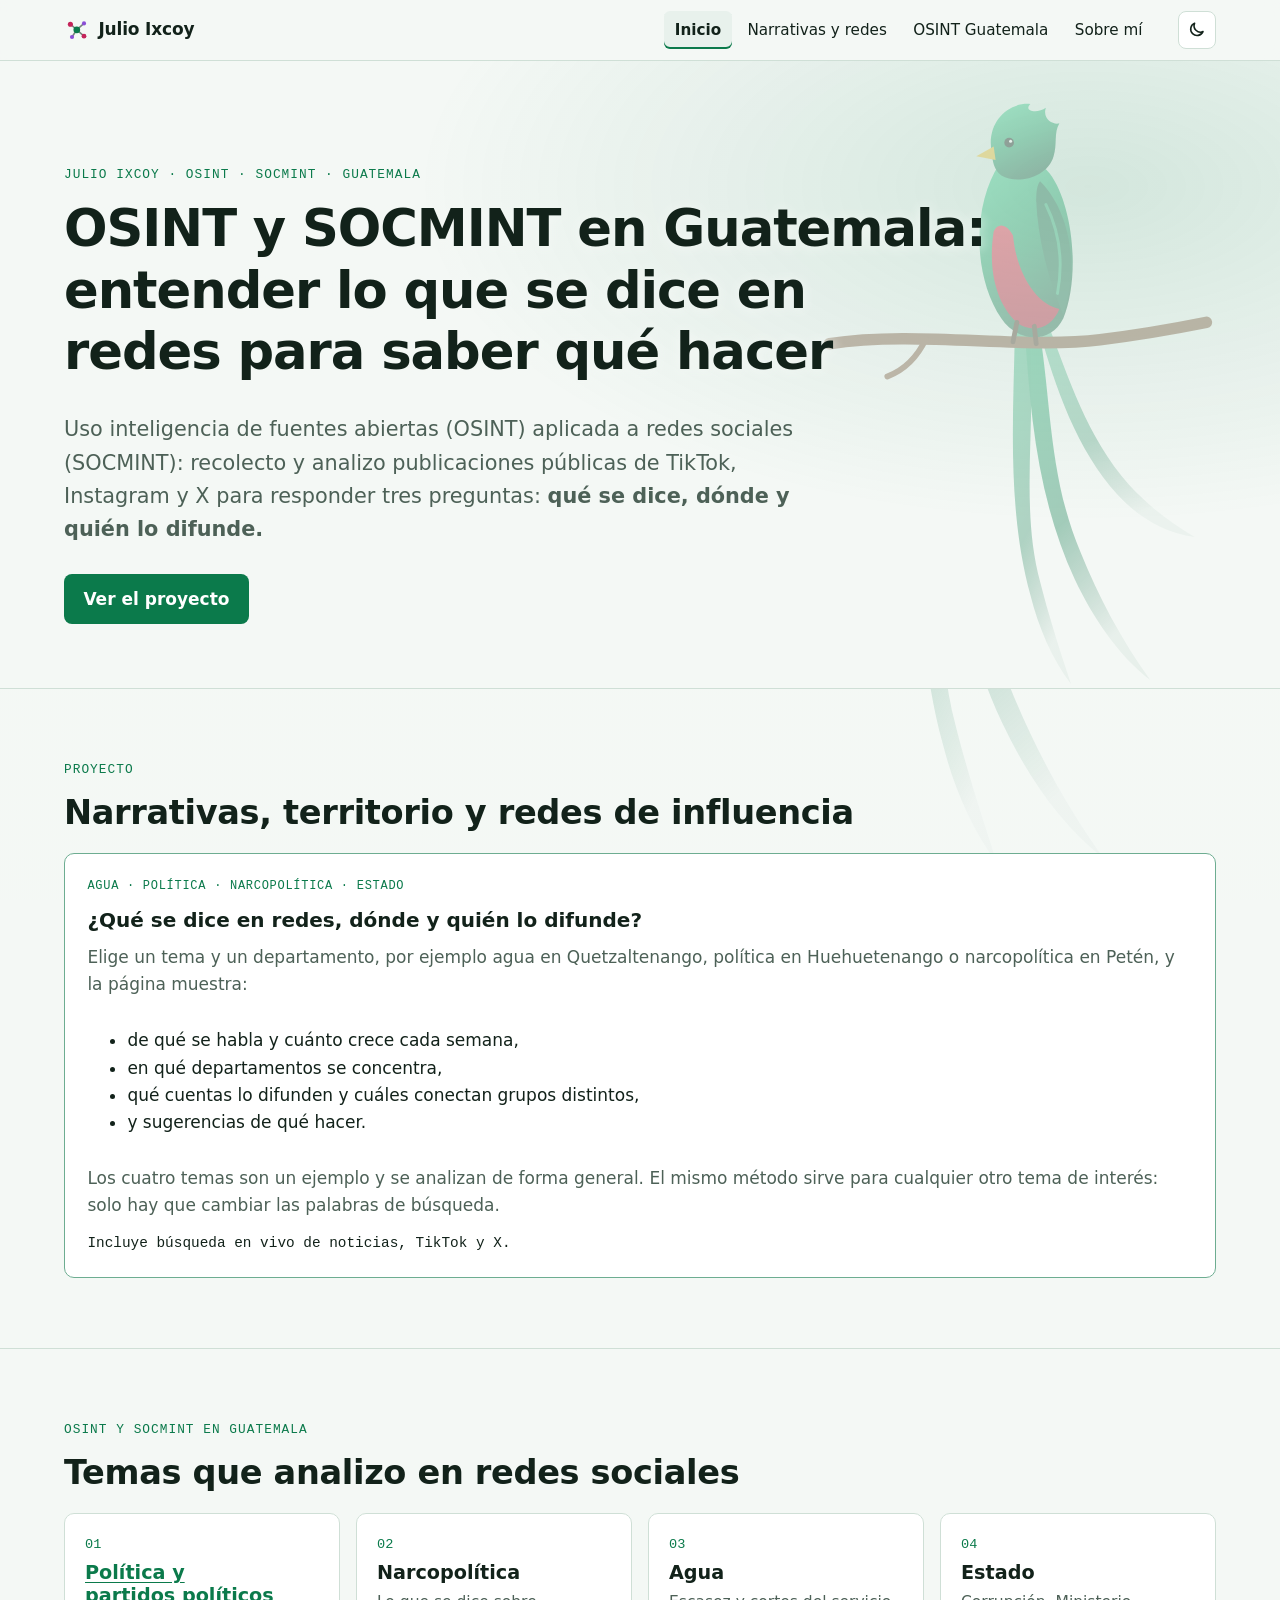
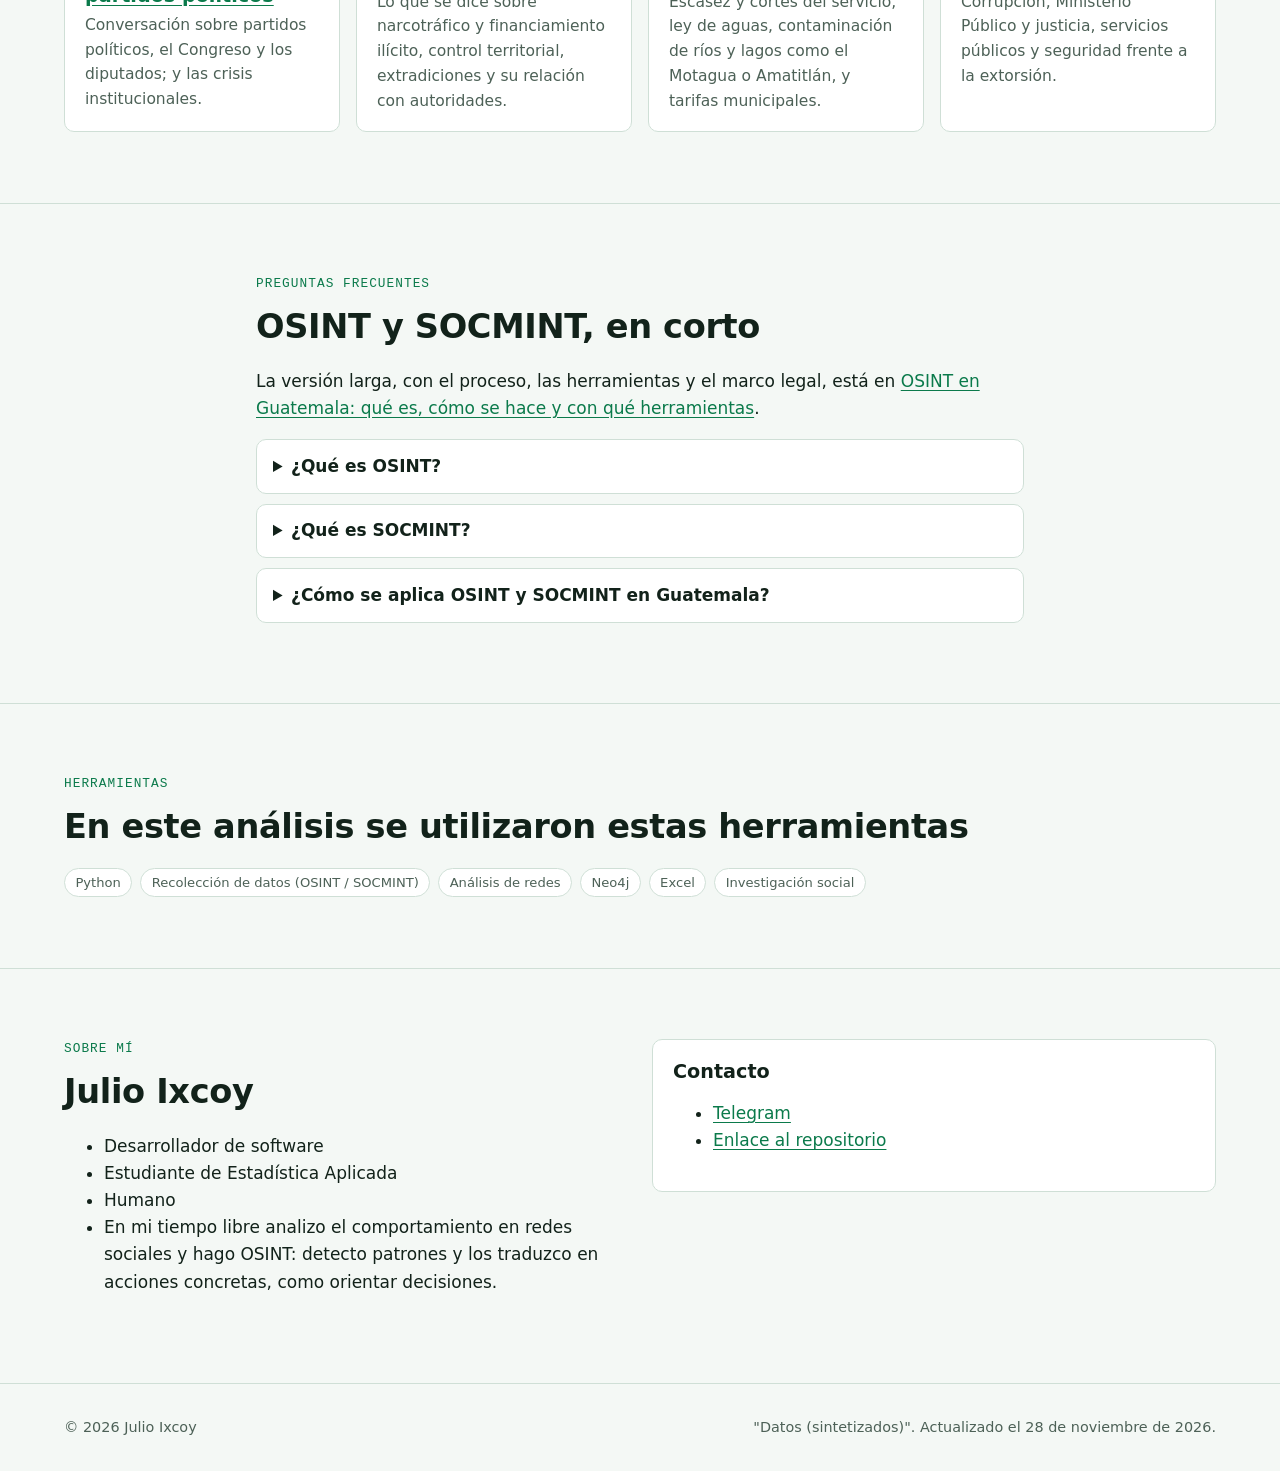
==== commit 6bac9e37: "Enlazar páginas OSINT Guatemala y política en redes desde la portada y el sitemap Co-Authored-By: Cl" ====
--- a/index.html
+++ b/index.html
@@ -62,6 +62,7 @@
         <ul id="site-menu" class="site-menu" popover="auto">
           <li><a href="index.html" aria-current="page">Inicio</a></li>
           <li><a href="proyectos/red-influencia.html">Narrativas y redes</a></li>
+          <li><a href="osint-guatemala.html">OSINT Guatemala</a></li>
           <li><a href="#perfil">Sobre mí</a></li>
         </ul>
       </nav>
@@ -114,7 +115,7 @@
         <h2 id="t-temas">Temas que analizo en redes sociales</h2>
         <ul class="ciclo">
           <li>
-            <h3>Política y partidos políticos</h3>
+            <h3><a href="temas/politica-guatemala-redes.html">Política y partidos políticos</a></h3>
             <p>Conversación sobre partidos políticos, el Congreso y los diputados; y las crisis institucionales.</p>
           </li>
           <li>
@@ -137,6 +138,7 @@
       <div class="contenedor prosa">
         <span class="eyebrow">Preguntas frecuentes</span>
         <h2 id="t-preguntas">OSINT y SOCMINT, en corto</h2>
+        <p>La versión larga, con el proceso, las herramientas y el marco legal, está en <a href="osint-guatemala.html">OSINT en Guatemala: qué es, cómo se hace y con qué herramientas</a>.</p>
         <details class="detalle">
           <summary>¿Qué es OSINT?</summary>
           <p>OSINT (inteligencia de fuentes abiertas) es reunir y analizar información pública: noticias, registros, sitios web y redes sociales, para responder una pregunta concreta.</p>
@@ -147,7 +149,7 @@
         </details>
         <details class="detalle">
           <summary>¿Cómo se aplica OSINT y SOCMINT en Guatemala?</summary>
-          <p>Clasifico publicaciones públicas por tema (política, partidos políticos, narcopolítica, agua y Estado) y por departamento, y mido qué cuentas conectan grupos distintos. Se usa solo contenido público, y en este sitio los datos son sintéticos.</p>
+          <p>Clasifico publicaciones públicas por tema (política, partidos políticos, narcopolítica, agua y Estado) y por departamento, y mido qué cuentas conectan grupos distintos. Se usa solo contenido público, y en este sitio los datos son sintéticos. Un ejemplo: <a href="temas/politica-guatemala-redes.html">política en Guatemala en redes sociales</a>.</p>
         </details>
       </div>
     </section>
